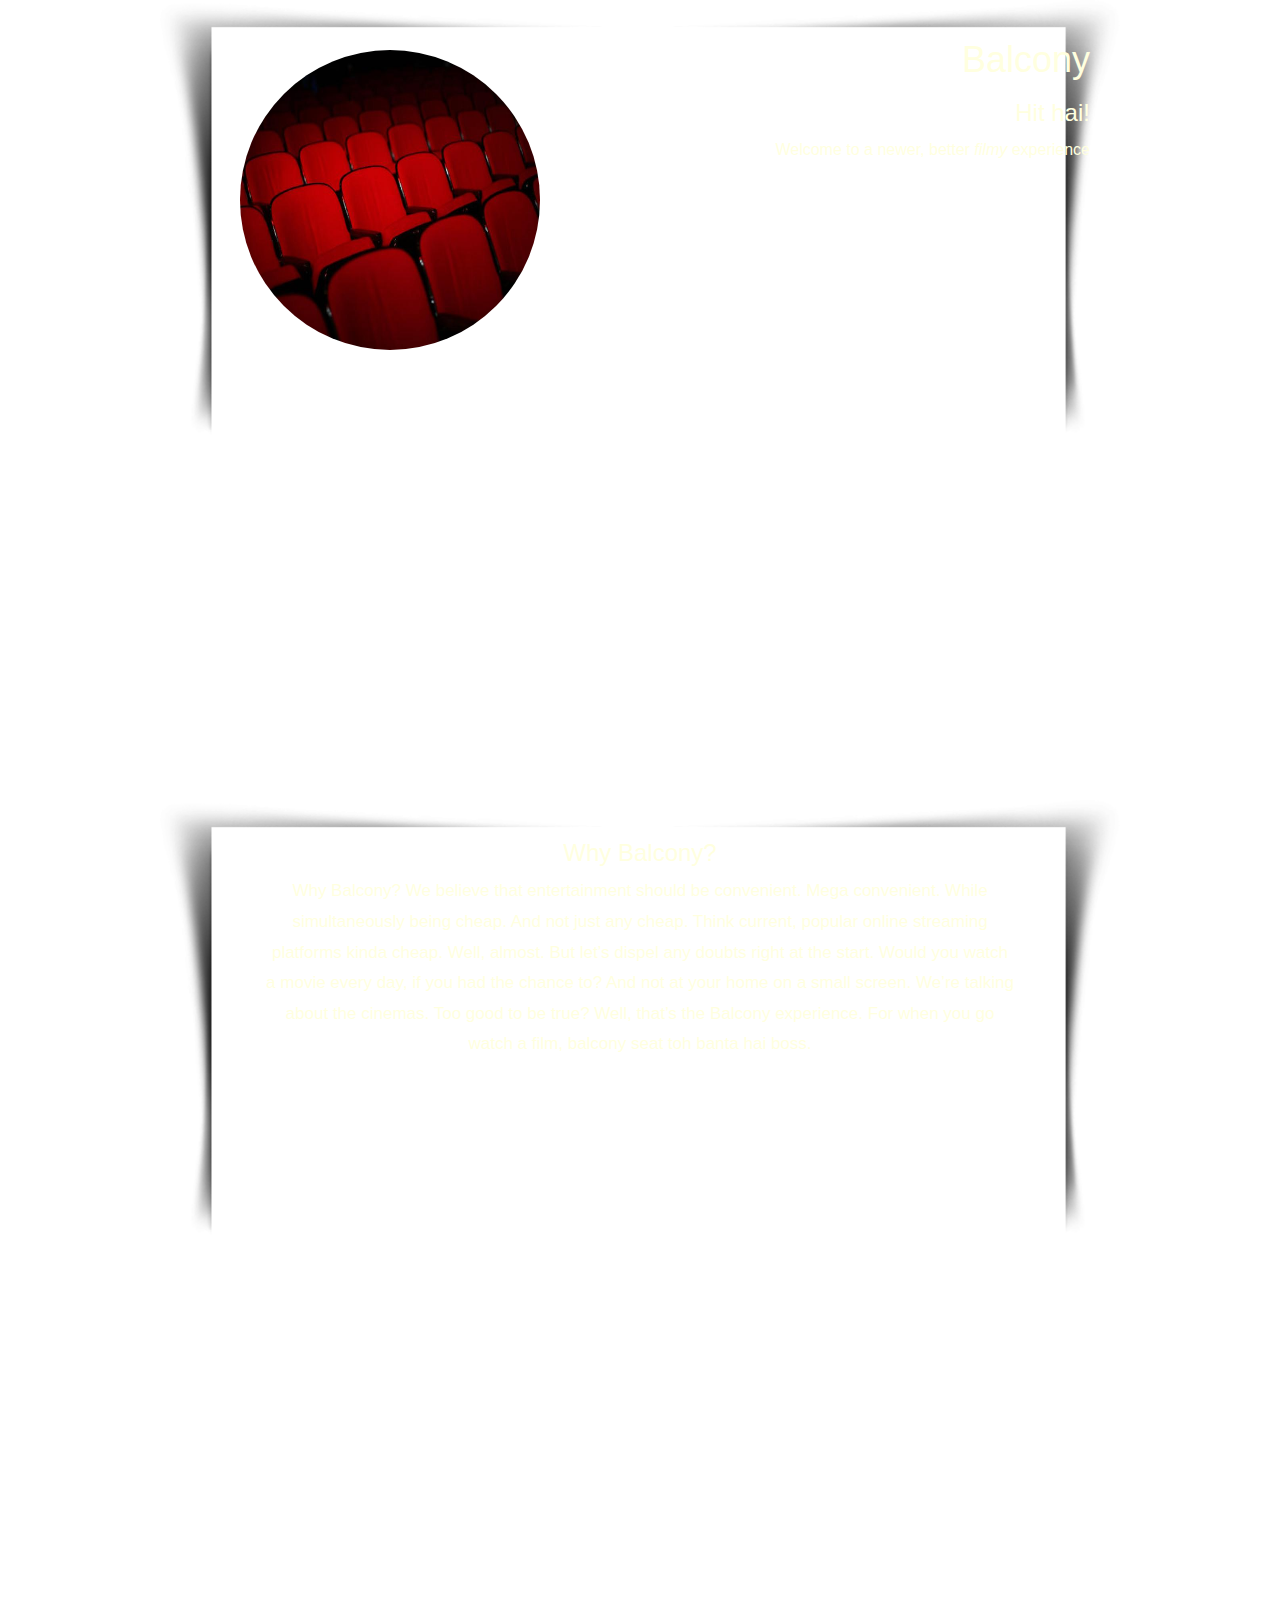
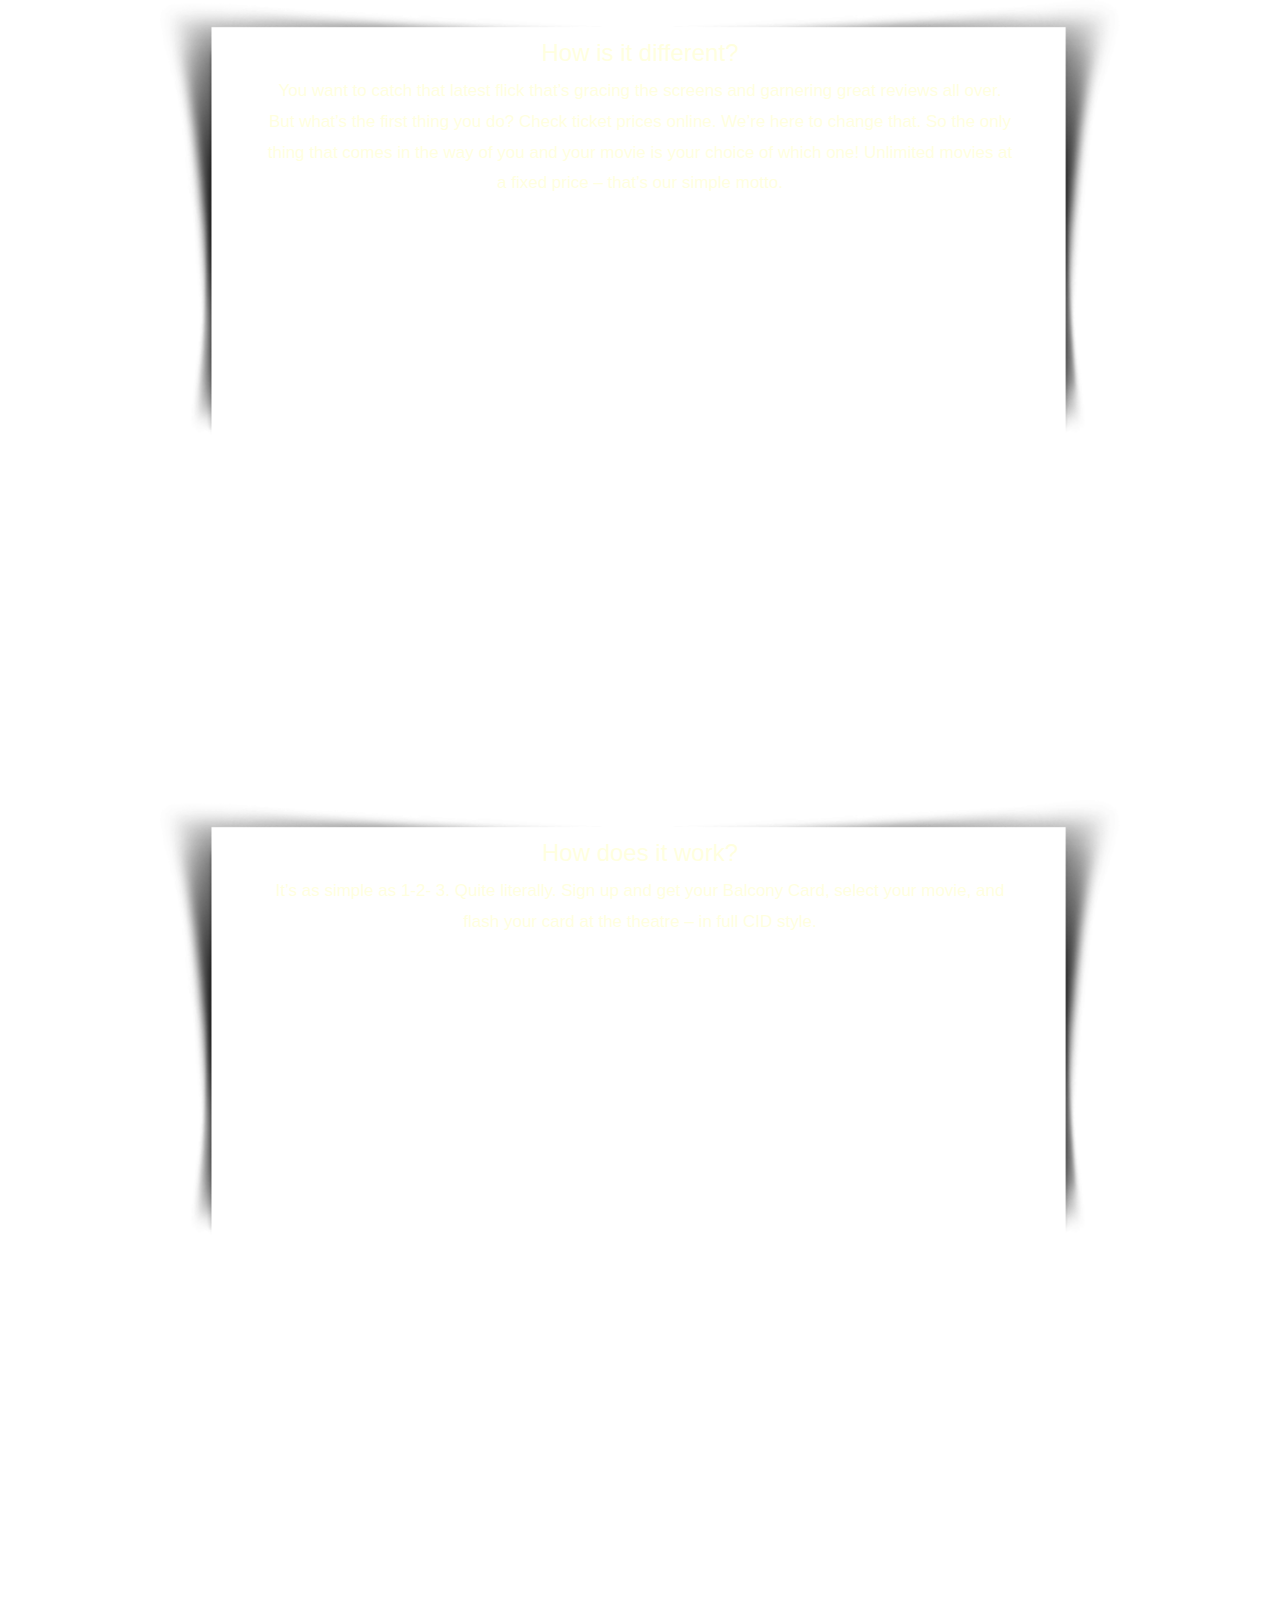
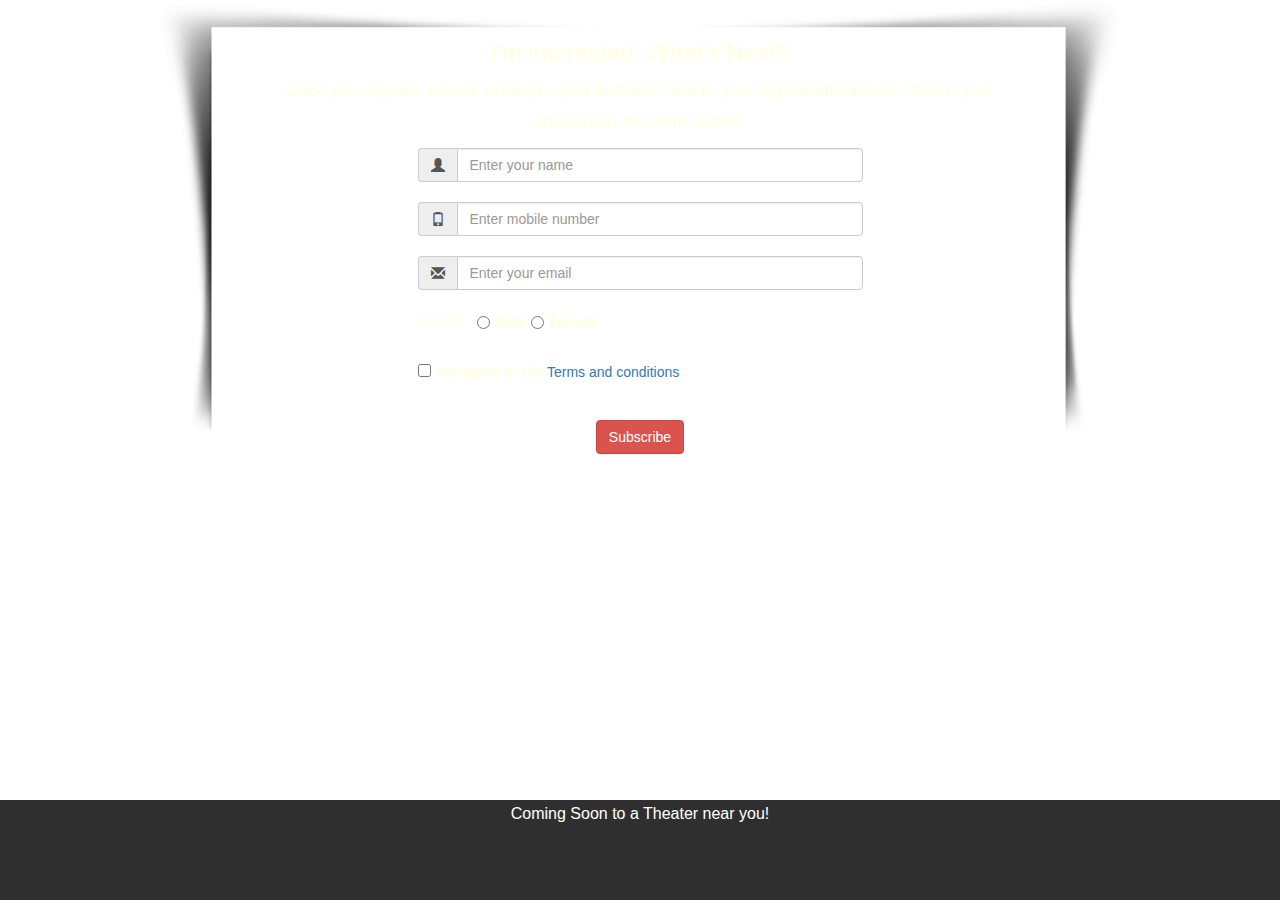
==== index.html @ f186337b "Add JS and CSS to a separate file." ====
<!DOCTYPE html>
<html>
    <head>
        <link rel="stylesheet" href="https://maxcdn.bootstrapcdn.com/bootstrap/3.3.7/css/bootstrap.min.css">
        <script src="https://ajax.googleapis.com/ajax/libs/jquery/3.2.1/jquery.min.js"></script>
        <script src="https://maxcdn.bootstrapcdn.com/bootstrap/3.3.7/js/bootstrap.min.js"></script>
        <link rel="stylesheet" href="./assets/style.css">
        <script src="./assets/actions.js"></script>
    </head>
    <body>
        <!-- Navbar Header -->
        <!--<nav class="navbar navbar-default">
            <div class="container">
                <div class="navbar-header">
                    <div class="navbar-brand">Balcony</div>
                </div>
                <div class="collapse navbar-collapse" id="balconyNavbar">
                    <ul class="nav navbar-nav navbar-right">
                        <li><a href="#intro_anchor">WHAT IS IT</a></li>
                        <li><a href="#subscribe_anchor">SUBSCRIBE</a></li>
                        <li><a href="#whyus_anchor">ABOUT US</a></li>
                    </ul>
                </div>
            </div>
        </nav>-->
        <!-- Introduction Container -->
        <div class="container-fluid pagesection introsection">
            <a name="intro_anchor"></a>
            <div class="col-sm-4">
                <img src="./assets/seats.jpg" class="intro-bg img-circle" width=300 height=300 />
            </div>
            <div class="col-sm-8 text-right">
                <h1 class="intro-header section-header">Balcony</h1>
                <h3>Hit hai!</h3>
                <p>Welcome to a newer, better <i>filmy</i> experience</p>
            </div>
        </div>
        <!-- Why Us Container -->
        <div class="container-fluid text-center pagesection whyussection">
            <a name="whyus_anchor"></a>
            <h3 class="whyus-header section-header">Why Balcony?</h3>
            <p class="whyus-content text-content">
                Why Balcony?
                We believe that entertainment should be convenient. Mega convenient. While simultaneously being cheap. And not just any cheap. Think current, popular online streaming platforms kinda cheap. Well, almost. But let’s dispel any doubts right at the start. Would you watch a movie every day, if you had the chance to? And not at your home on a small screen. We’re talking about the cinemas. Too good to be true? Well, that’s the Balcony experience. For when you go watch a film, balcony seat toh banta hai boss.
            </p>
        </div>
        <!-- How is it different Container -->
        <div class="container-fluid text-center pagesection howisitsection">
            <a name="howisit_anchor"></a>
            <h3 class="howisit-header section-header">How is it different?</h3>
            <p class="howisit-content text-content">
                You want to catch that latest flick that’s gracing the screens and garnering great reviews all over. But what’s the first thing you do? Check ticket prices online. We’re here to change that. So the only thing that comes in the way of you and your movie is your choice of which one! Unlimited movies at a fixed price – that’s our simple motto.
            </p>
        </div>
        <!-- How does it work Container -->
        <div class="container-fluid text-center pagesection howitworkssection">
            <a name="howitworks_anchor"></a>
            <h3 class="howitworks-header section-header">How does it work?</h3>
            <p class="howitworks-content text-content">
                It’s as simple as 1-2- 3. Quite literally. Sign up and get your Balcony Card, select your movie, and flash your card at the theatre – in full CID style.
            </p>
        </div>
        <!-- Subscribe Container -->
        <div class="container-fluid text-center pagesection subscribesection">
            <a name="subscribe_anchor"></a>
            <h3 class="sub-header section-header">I'm interested. What's Next?</h3>
            <p class="subscribe-content text-content">
                Once you register, we will send you your Balcony Card to your registered address. Watch your email inbox for more details.
            </p>
            <div class="form-group form-container">
                <div class="input-group">
                    <span class="input-group-addon"><i class="glyphicon glyphicon-user"></i></span>
                    <input id="txt-name" name="txt-name" type="text" class="form-control" placeholder="Enter your name" maxlength="50" />
                </div>
                <div class="input-group">
                    <span class="input-group-addon"><i class="glyphicon glyphicon-phone"></i></span>
                    <input id="txt-mobile" name="txt-mobile" type="text" class="form-control" placeholder="Enter mobile number" maxlength="10" />
                </div>
                <div class="input-group">
                    <span class="input-group-addon"><i class="glyphicon glyphicon-envelope"></i></span>
                    <input id="txt-email" name="txt-email" type="text" class="form-control" placeholder="Enter your email" maxlength="70" />
                </div>
                <div class="input-group">
                    <span>Gender: </span>
                    <input type="radio" id="rbtn-male" name="rbtn-gender" class="radio-inline rbtn-gender" value="M"/>
                    <label id="lbl-male" for="rbtn-male" class="lbl-gender">Male</label>
                    <input type="radio" id="rbtn-female" name="rbtn-gender" class="radio-inline rbtn-gender" value="F"/>
                    <label id="lbl-female" for="rbtn-female" class="lbl-gender">Female</label>
                </div>
                <div class="input-group">
                    <input type="checkbox" id="chk-tnc" class="chk-tnc" name="chk-tnc" />
                    <label id="lbl-tnc" for="chk-tnc">&nbsp;You agree to the&nbsp;</label>
                    <a data-toggle="modal" data-target="#tnc-modal">Terms and conditions</a>
                </div>
                <input type="button" id="btn-subscribe" class="btn btn-danger btn-subscribe" value="Subscribe" />
            </div>
        </div>
        <footer class="container-fluid text-center footer-bg">
            <p>Coming Soon to a Theater near you!</p>
        </footer>
        <!-- Modal -->
        <div class="modal fade" id="tnc-modal" role="dialog">
            <div class="modal-dialog modal-lg">
                <div class="modal-content">
                    <div class="modal-header">
                        <button type="button" class="close" data-dismiss="modal">&times;</button>
                        <h4 class="modal-title">Terms & Conditions</h4>
                    </div>
                    <div class="modal-body">
                        <p>Can't believe you actually came here!</p>
                    </div>
                    <div class="modal-footer">
                        <button type="button" class="btn btn-default" data-dismiss="modal">Close</button>
                    </div>
                </div>
            </div>
        </div>
    </body>
</html>
---- assets/style.css ----
body {
    line-height: 1.8;
    color: #FFFFDF;
}
p {
    font-size: 16px;
}
.container-fluid {
    padding-bottom: 70px;
}
.navbar {
    padding-top: 15px;
    padding-bottom: 15px;
    border: 0;
    border-radius: 0;
    margin-bottom: 0;
    font-size: 12px;
    letter-spacing: 5px;
}
.navbar-nav  li a:hover {
    color: #ff6347 !important;
}
.pagesection {
    max-width: 960px;
    min-height: 800px;
    padding-bottom: 0px;
    background-image: URL("./shadow.png");
    background-size: 960px;
    background-repeat: no-repeat;
}
.intro-bg {
    margin-top: 50px;
    margin-left: 50px;
}
.section-header {
    padding-top: 20px;
}
.text-content {
    margin: auto;
    width: 750px;
    font-size: 17px;
}
.form-container {
    margin: auto;
    max-width:50%
}
.input-group {
    padding: 10px;
}
.btn-subscribe {
    margin-top: 20px;
}
.rbtn-gender {
    margin: -1px 5px 0px 5px !important;;
}
.chk-tnc {
    margin: 1px 5px 0px 0px;
}
.footer-bg {
    background-color: #2f2f2f; /* Black Gray */
    color: #fff;
    max-height: 100px;
}
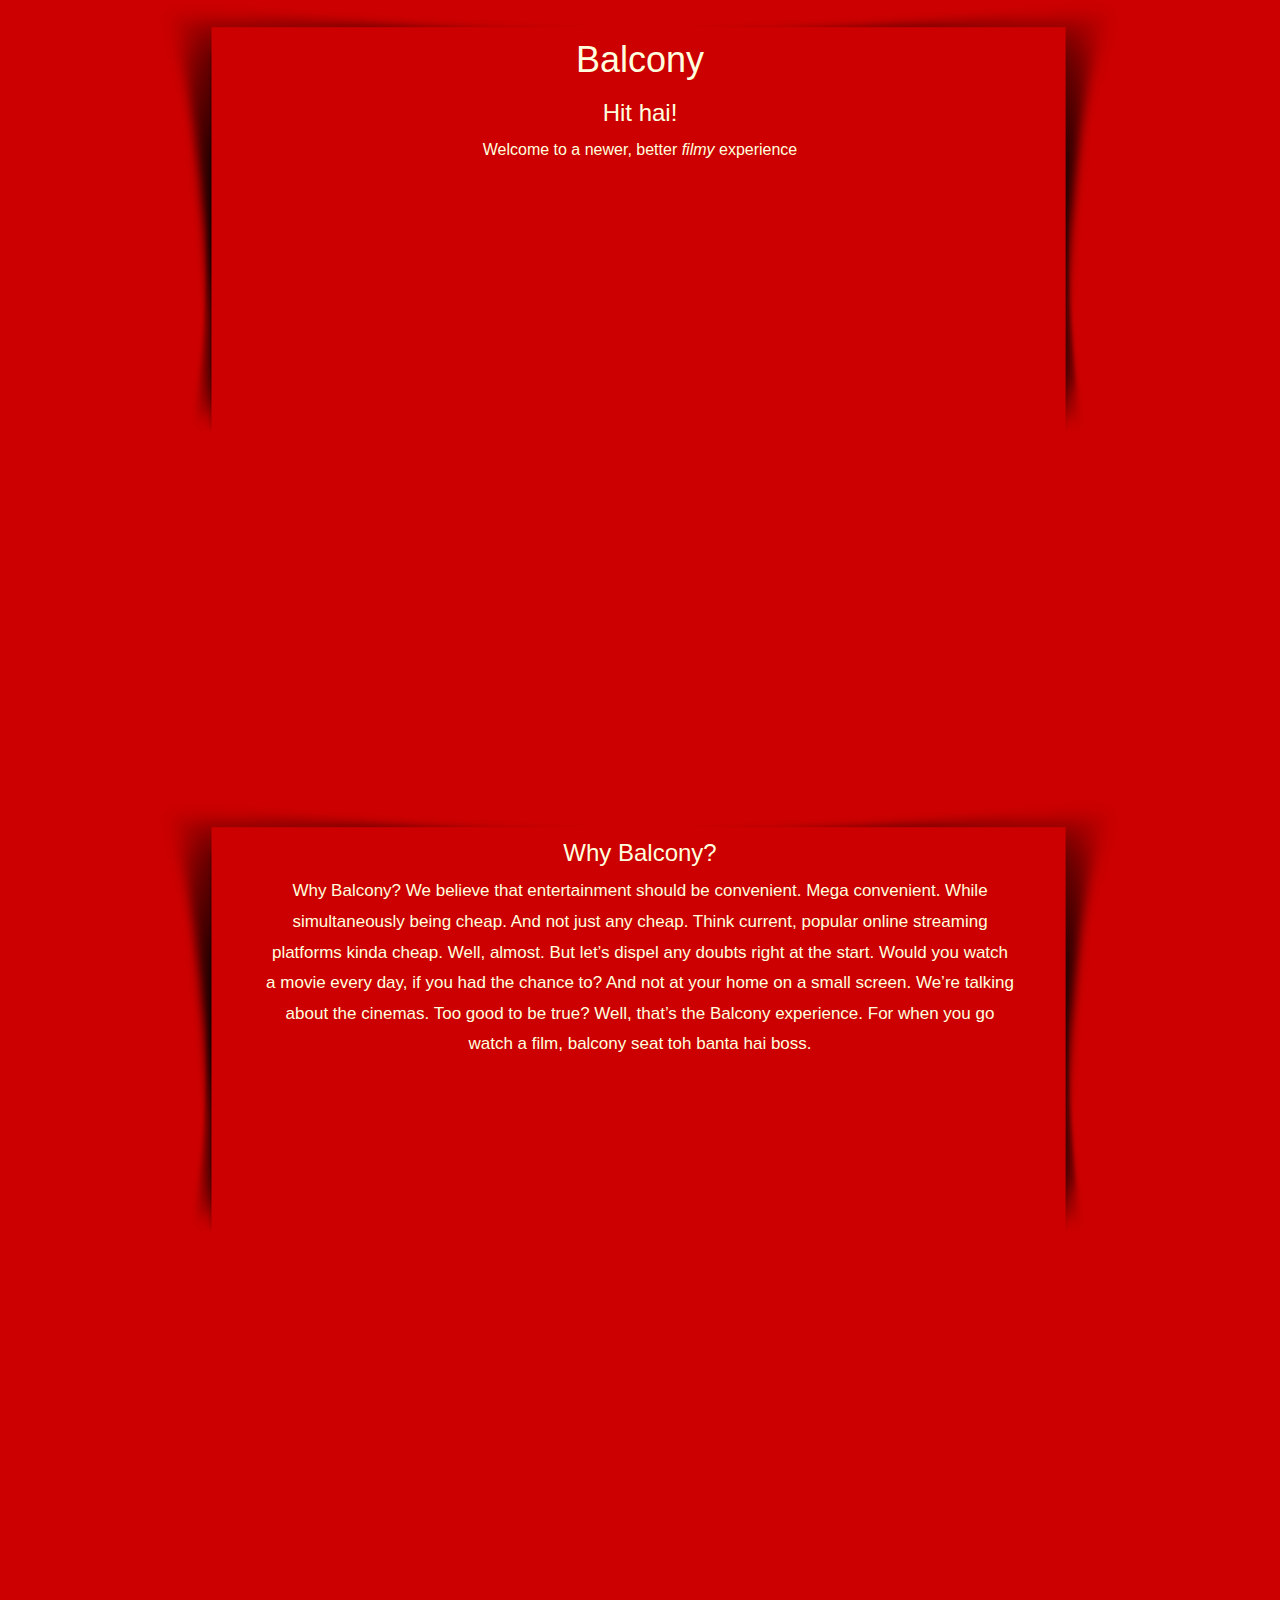
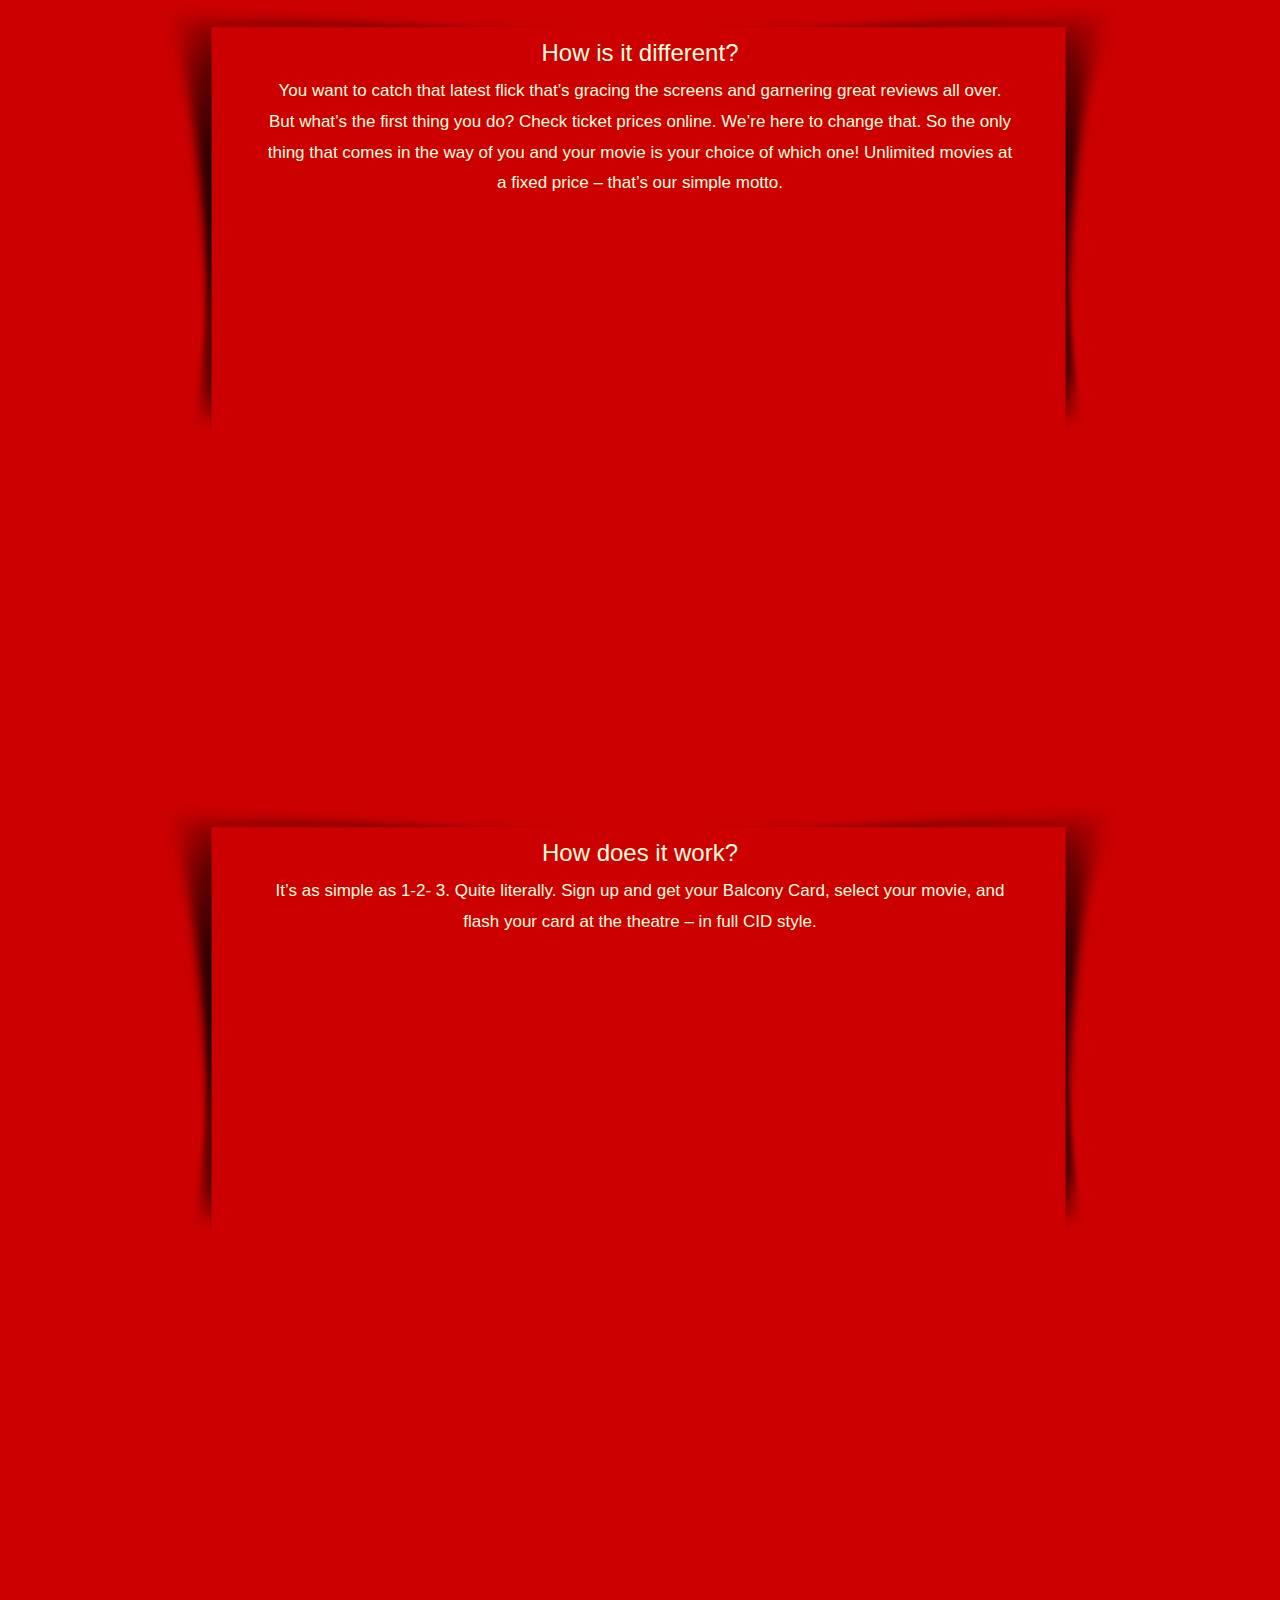
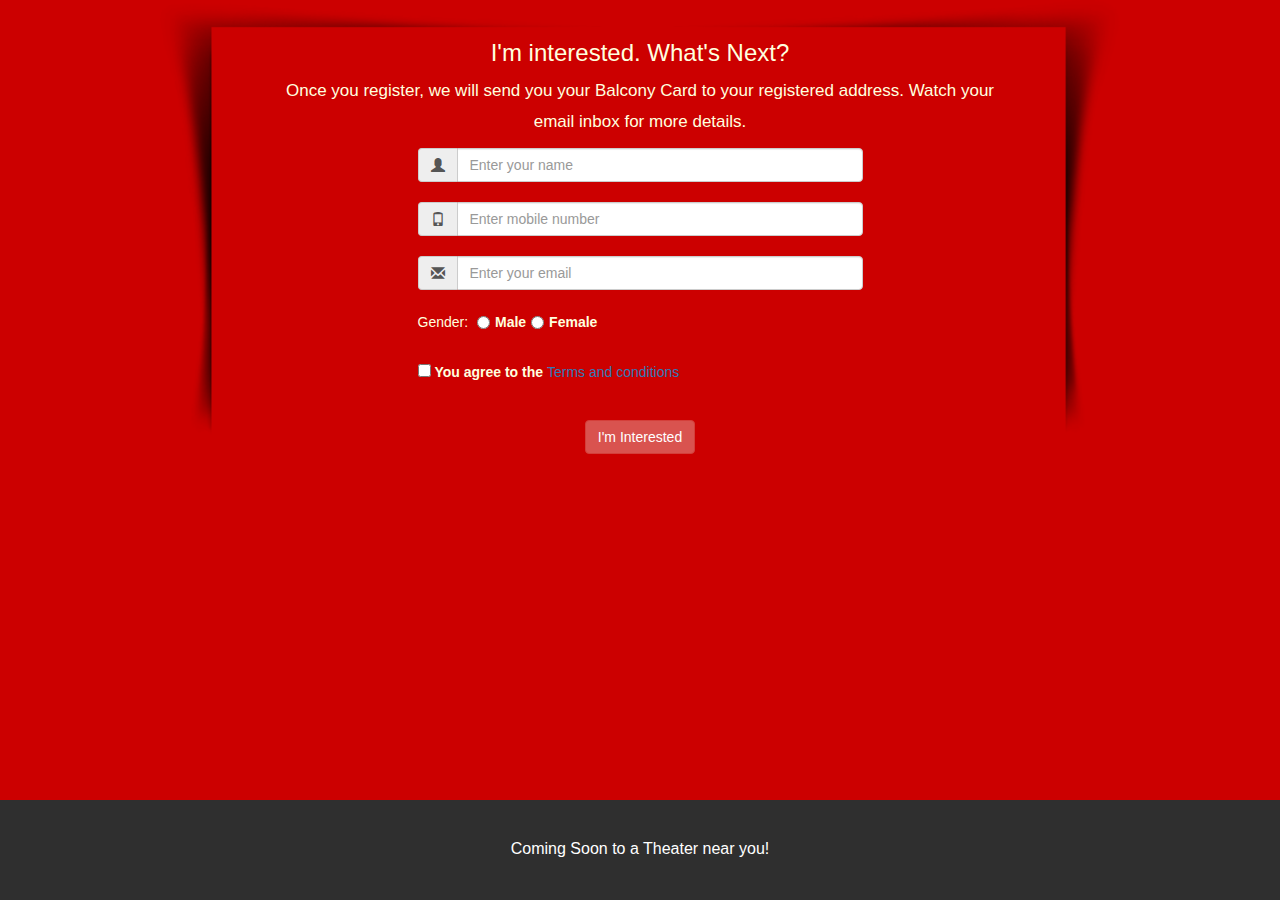
==== commit efa69502: "Add validator to form and scroll color" ====
--- a/index.html
+++ b/index.html
@@ -24,16 +24,11 @@
             </div>
         </nav>-->
         <!-- Introduction Container -->
-        <div class="container-fluid pagesection introsection">
+        <div class="container-fluid text-center pagesection introsection">
             <a name="intro_anchor"></a>
-            <div class="col-sm-4">
-                <img src="./assets/seats.jpg" class="intro-bg img-circle" width=300 height=300 />
-            </div>
-            <div class="col-sm-8 text-right">
-                <h1 class="intro-header section-header">Balcony</h1>
-                <h3>Hit hai!</h3>
-                <p>Welcome to a newer, better <i>filmy</i> experience</p>
-            </div>
+            <h1 class="intro-header section-header">Balcony</h1>
+            <h3>Hit hai!</h3>
+            <p>Welcome to a newer, better <i>filmy</i> experience</p>
         </div>
         <!-- Why Us Container -->
         <div class="container-fluid text-center pagesection whyussection">
@@ -68,17 +63,17 @@
                 Once you register, we will send you your Balcony Card to your registered address. Watch your email inbox for more details.
             </p>
             <div class="form-group form-container">
-                <div class="input-group">
+                <div id="ig-name" class="input-group">
                     <span class="input-group-addon"><i class="glyphicon glyphicon-user"></i></span>
                     <input id="txt-name" name="txt-name" type="text" class="form-control" placeholder="Enter your name" maxlength="50" />
                 </div>
-                <div class="input-group">
+                <div id="ig-mobile" class="input-group">
                     <span class="input-group-addon"><i class="glyphicon glyphicon-phone"></i></span>
                     <input id="txt-mobile" name="txt-mobile" type="text" class="form-control" placeholder="Enter mobile number" maxlength="10" />
                 </div>
-                <div class="input-group">
+                <div id="ig-email" class="input-group">
                     <span class="input-group-addon"><i class="glyphicon glyphicon-envelope"></i></span>
-                    <input id="txt-email" name="txt-email" type="text" class="form-control" placeholder="Enter your email" maxlength="70" />
+                    <input id="txt-email" name="txt-email" type="email" class="form-control" placeholder="Enter your email" maxlength="70" />
                 </div>
                 <div class="input-group">
                     <span>Gender: </span>
@@ -86,13 +81,15 @@
                     <label id="lbl-male" for="rbtn-male" class="lbl-gender">Male</label>
                     <input type="radio" id="rbtn-female" name="rbtn-gender" class="radio-inline rbtn-gender" value="F"/>
                     <label id="lbl-female" for="rbtn-female" class="lbl-gender">Female</label>
+                    <span id="err-gender" class="err-mark">*</span>
                 </div>
                 <div class="input-group">
                     <input type="checkbox" id="chk-tnc" class="chk-tnc" name="chk-tnc" />
                     <label id="lbl-tnc" for="chk-tnc">&nbsp;You agree to the&nbsp;</label>
                     <a data-toggle="modal" data-target="#tnc-modal">Terms and conditions</a>
+                    <span id="err-tnc" class="err-mark">*</span>
                 </div>
-                <input type="button" id="btn-subscribe" class="btn btn-danger btn-subscribe" value="Subscribe" />
+                <input type="button" id="btn-subscribe" class="btn btn-danger btn-subscribe" onclick="validateInputs()" value="I'm Interested" />
             </div>
         </div>
         <footer class="container-fluid text-center footer-bg">
--- a/assets/style.css
+++ b/assets/style.css
@@ -1,6 +1,7 @@
 body {
     line-height: 1.8;
     color: #FFFFDF;
+	background-color: rgb(204,0,0);
 }
 p {
     font-size: 16px;
@@ -56,8 +57,17 @@
 .chk-tnc {
     margin: 1px 5px 0px 0px;
 }
+.err-mark {
+    display: none;
+    color: #FF0000;
+    font-weight: bold;
+}
 .footer-bg {
     background-color: #2f2f2f; /* Black Gray */
     color: #fff;
     max-height: 100px;
 }
+
+.footer-bg p {
+    margin-top: 35px;
+}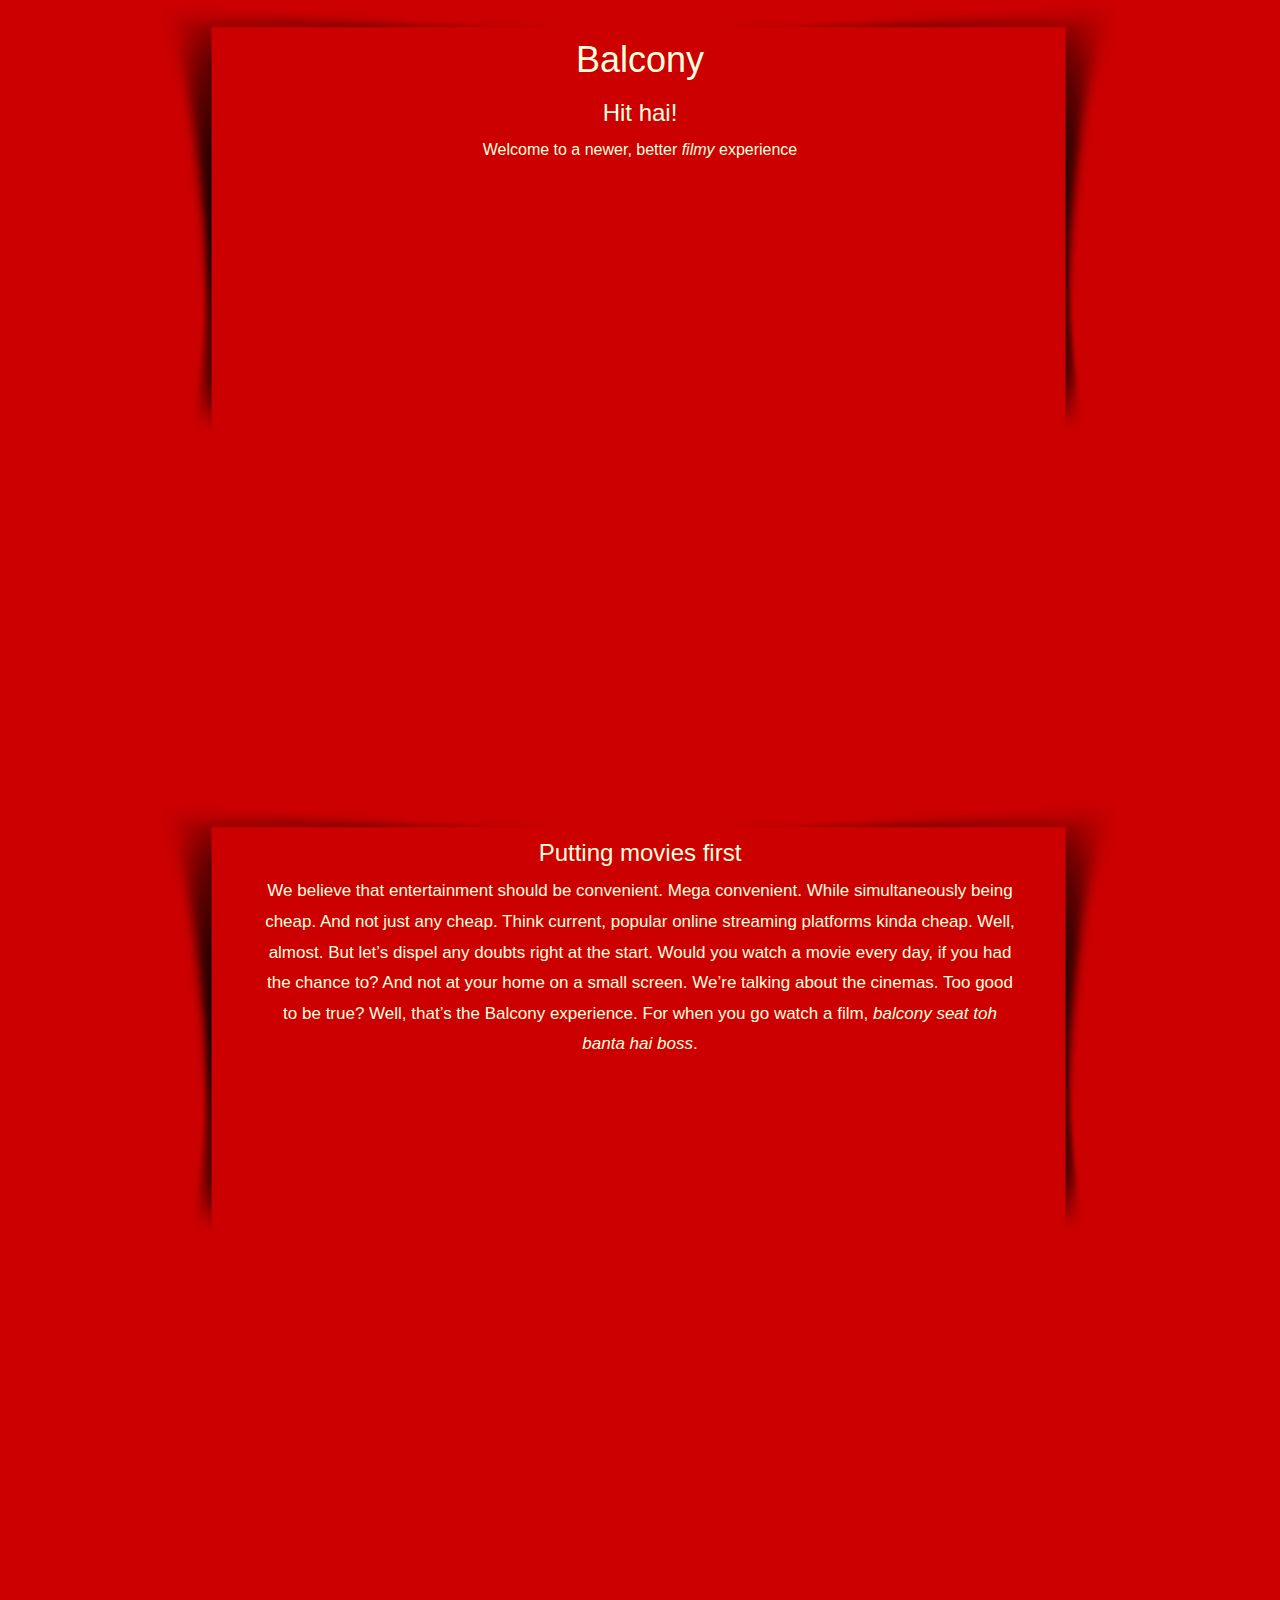
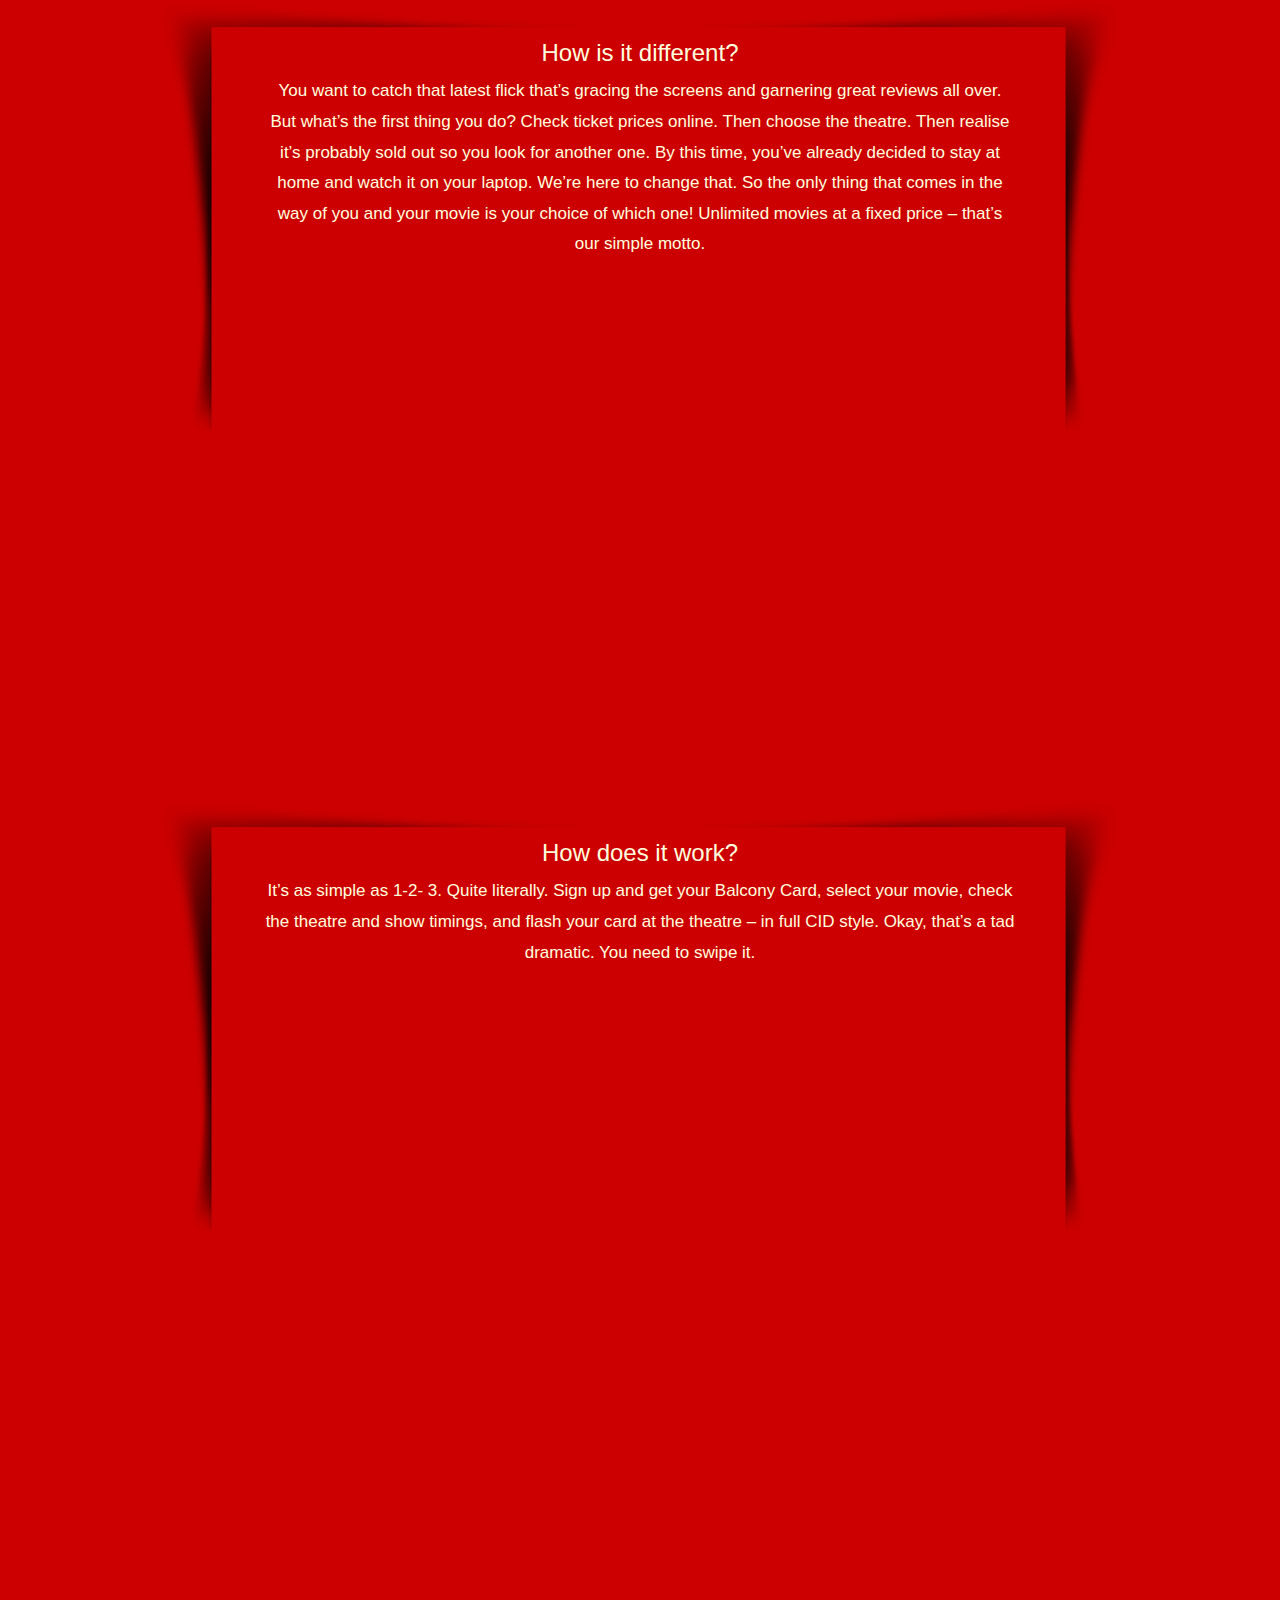
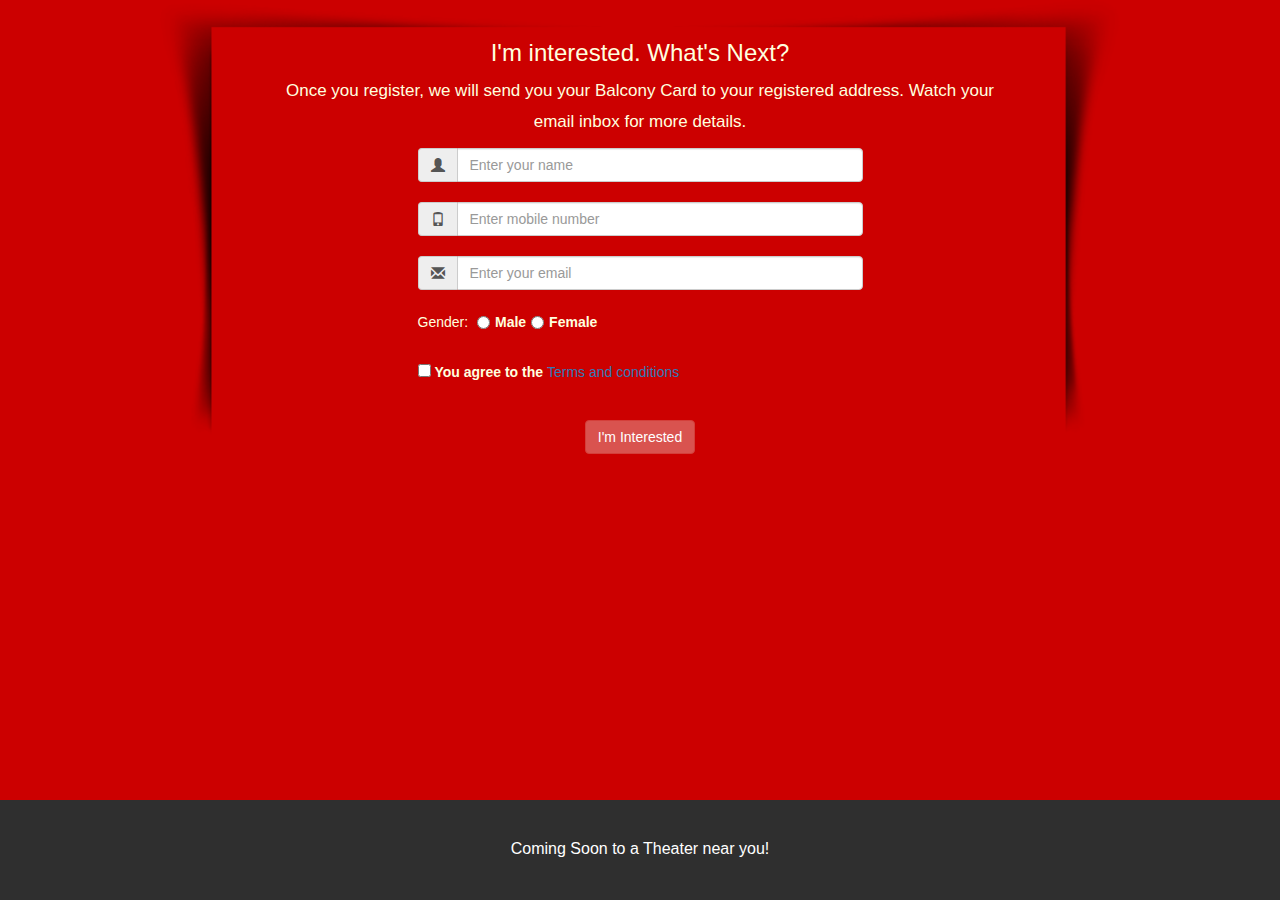
==== commit 448e0439: "Modify content for pages." ====
--- a/index.html
+++ b/index.html
@@ -1,6 +1,7 @@
 <!DOCTYPE html>
 <html>
     <head>
+        <title>Balcony</title>
         <link rel="stylesheet" href="https://maxcdn.bootstrapcdn.com/bootstrap/3.3.7/css/bootstrap.min.css">
         <script src="https://ajax.googleapis.com/ajax/libs/jquery/3.2.1/jquery.min.js"></script>
         <script src="https://maxcdn.bootstrapcdn.com/bootstrap/3.3.7/js/bootstrap.min.js"></script>
@@ -33,10 +34,9 @@
         <!-- Why Us Container -->
         <div class="container-fluid text-center pagesection whyussection">
             <a name="whyus_anchor"></a>
-            <h3 class="whyus-header section-header">Why Balcony?</h3>
+            <h3 class="whyus-header section-header">Putting movies first</h3>
             <p class="whyus-content text-content">
-                Why Balcony?
-                We believe that entertainment should be convenient. Mega convenient. While simultaneously being cheap. And not just any cheap. Think current, popular online streaming platforms kinda cheap. Well, almost. But let’s dispel any doubts right at the start. Would you watch a movie every day, if you had the chance to? And not at your home on a small screen. We’re talking about the cinemas. Too good to be true? Well, that’s the Balcony experience. For when you go watch a film, balcony seat toh banta hai boss.
+                We believe that entertainment should be convenient. Mega convenient. While simultaneously being cheap. And not just any cheap. Think current, popular online streaming platforms kinda cheap. Well, almost. But let’s dispel any doubts right at the start. Would you watch a movie every day, if you had the chance to? And not at your home on a small screen. We’re talking about the cinemas. Too good to be true? Well, that’s the Balcony experience. For when you go watch a film, <i>balcony seat toh banta hai boss</i>.
             </p>
         </div>
         <!-- How is it different Container -->
@@ -44,7 +44,7 @@
             <a name="howisit_anchor"></a>
             <h3 class="howisit-header section-header">How is it different?</h3>
             <p class="howisit-content text-content">
-                You want to catch that latest flick that’s gracing the screens and garnering great reviews all over. But what’s the first thing you do? Check ticket prices online. We’re here to change that. So the only thing that comes in the way of you and your movie is your choice of which one! Unlimited movies at a fixed price – that’s our simple motto.
+                You want to catch that latest flick that’s gracing the screens and garnering great reviews all over. But what’s the first thing you do? Check ticket prices online. Then choose the theatre. Then realise it’s probably sold out so you look for another one. By this time, you’ve already decided to stay at home and watch it on your laptop. We’re here to change that. So the only thing that comes in the way of you and your movie is your choice of which one! Unlimited movies at a fixed price – that’s our simple motto.
             </p>
         </div>
         <!-- How does it work Container -->
@@ -52,7 +52,7 @@
             <a name="howitworks_anchor"></a>
             <h3 class="howitworks-header section-header">How does it work?</h3>
             <p class="howitworks-content text-content">
-                It’s as simple as 1-2- 3. Quite literally. Sign up and get your Balcony Card, select your movie, and flash your card at the theatre – in full CID style.
+                It’s as simple as 1-2- 3. Quite literally. Sign up and get your Balcony Card, select your movie, check the theatre and show timings, and flash your card at the theatre – in full CID style. Okay, that’s a tad dramatic. You need to swipe it.
             </p>
         </div>
         <!-- Subscribe Container -->
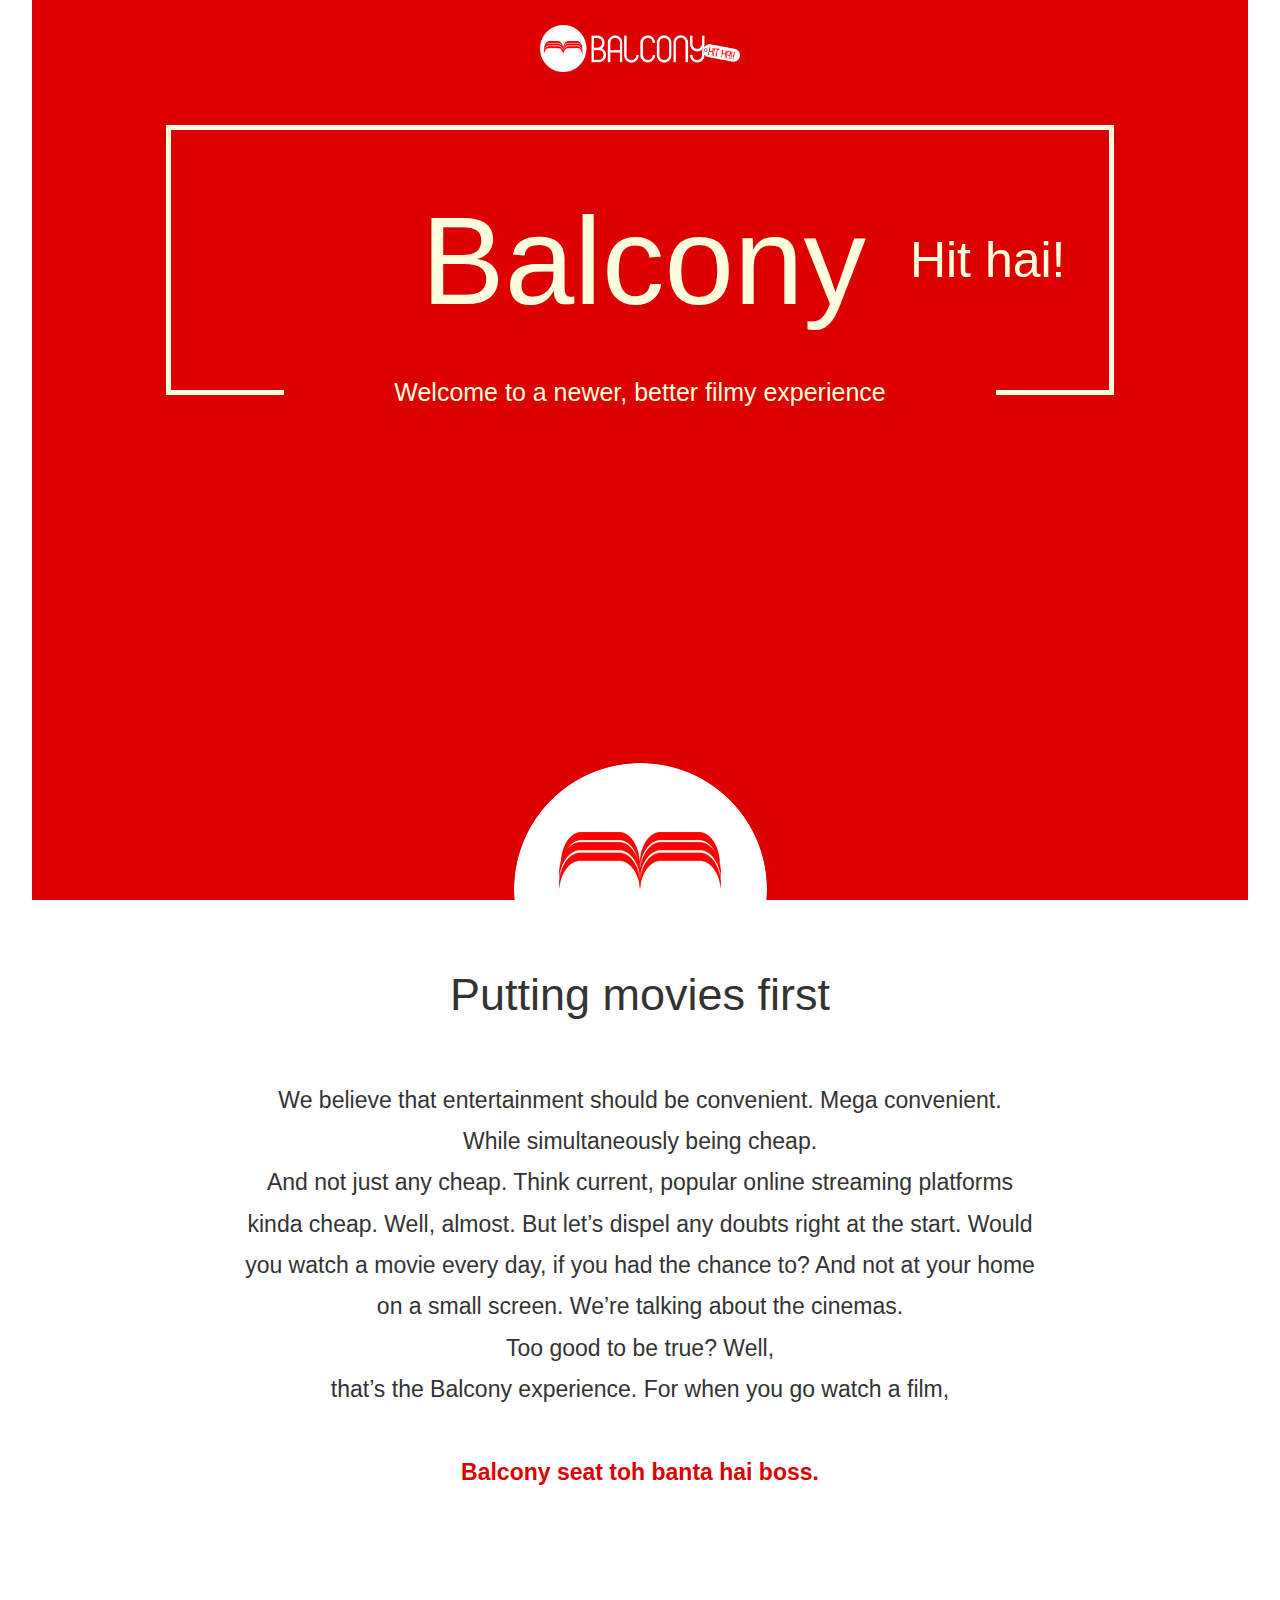
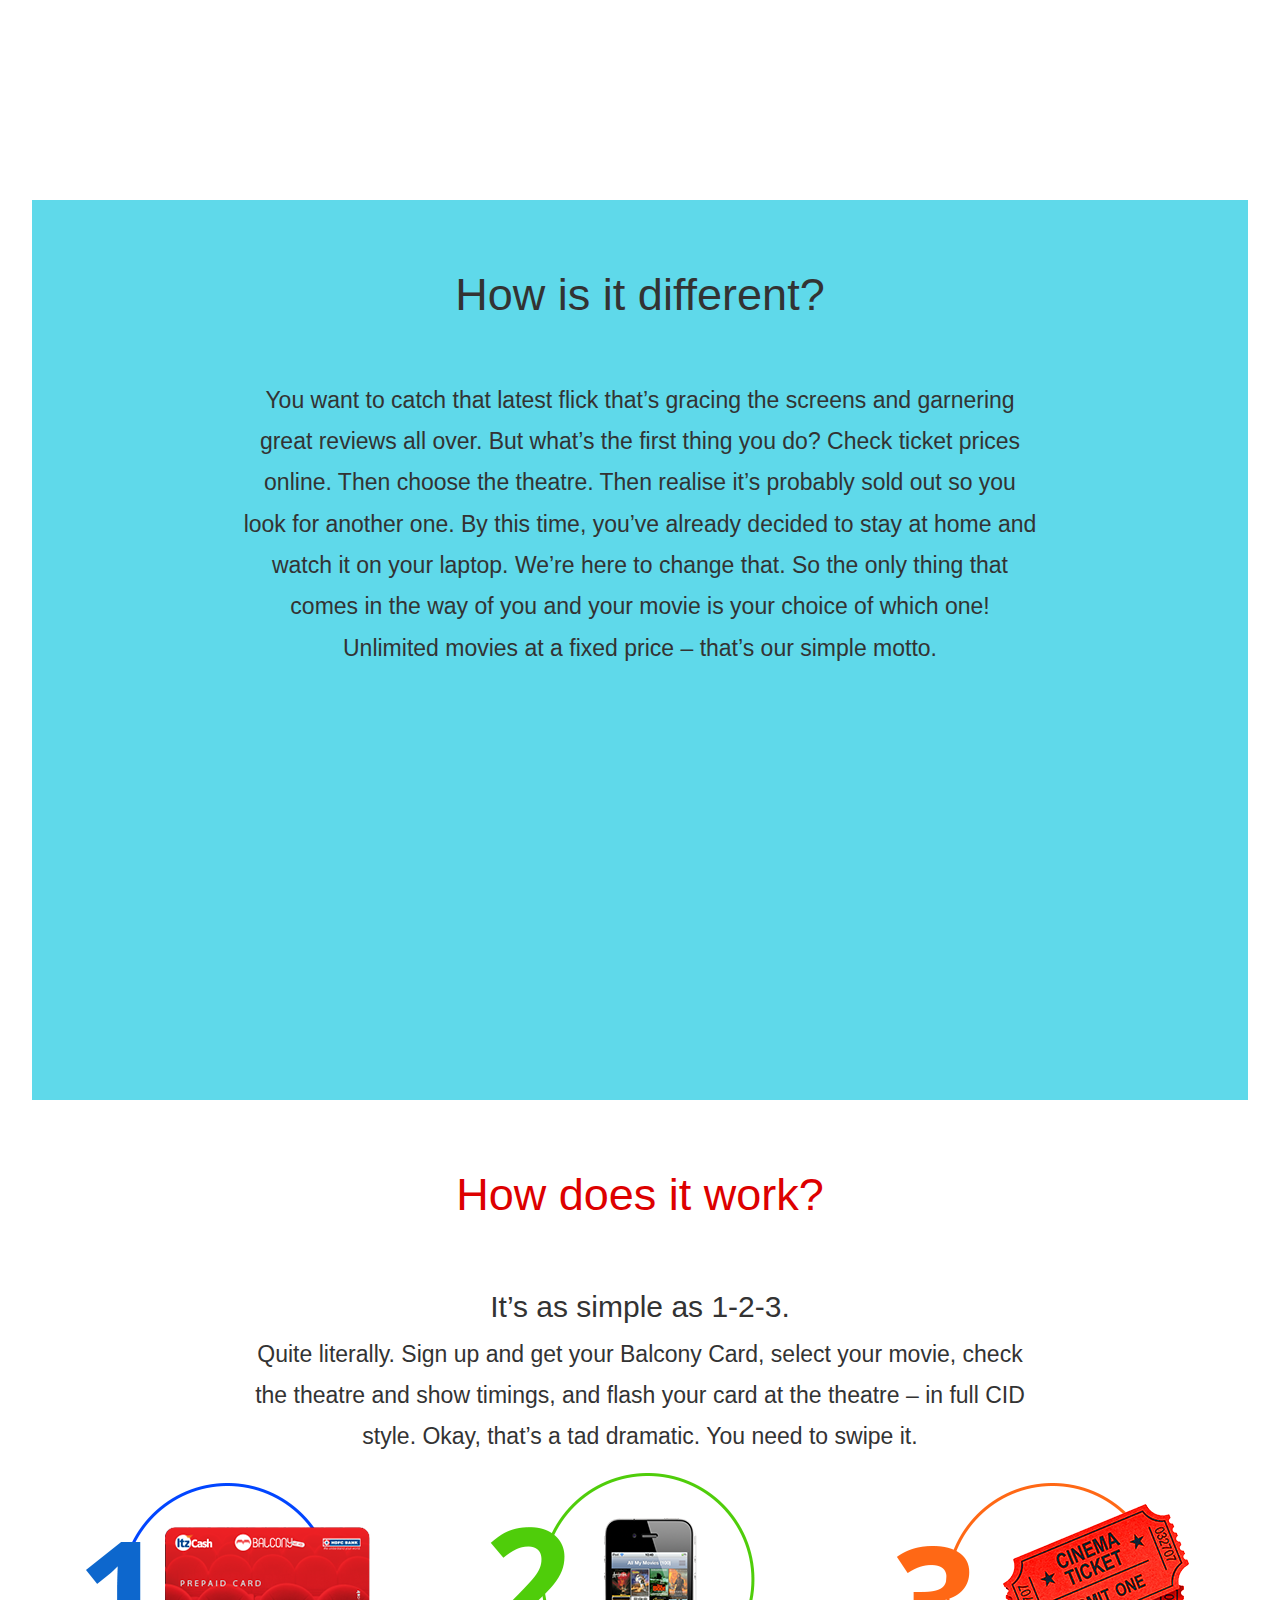
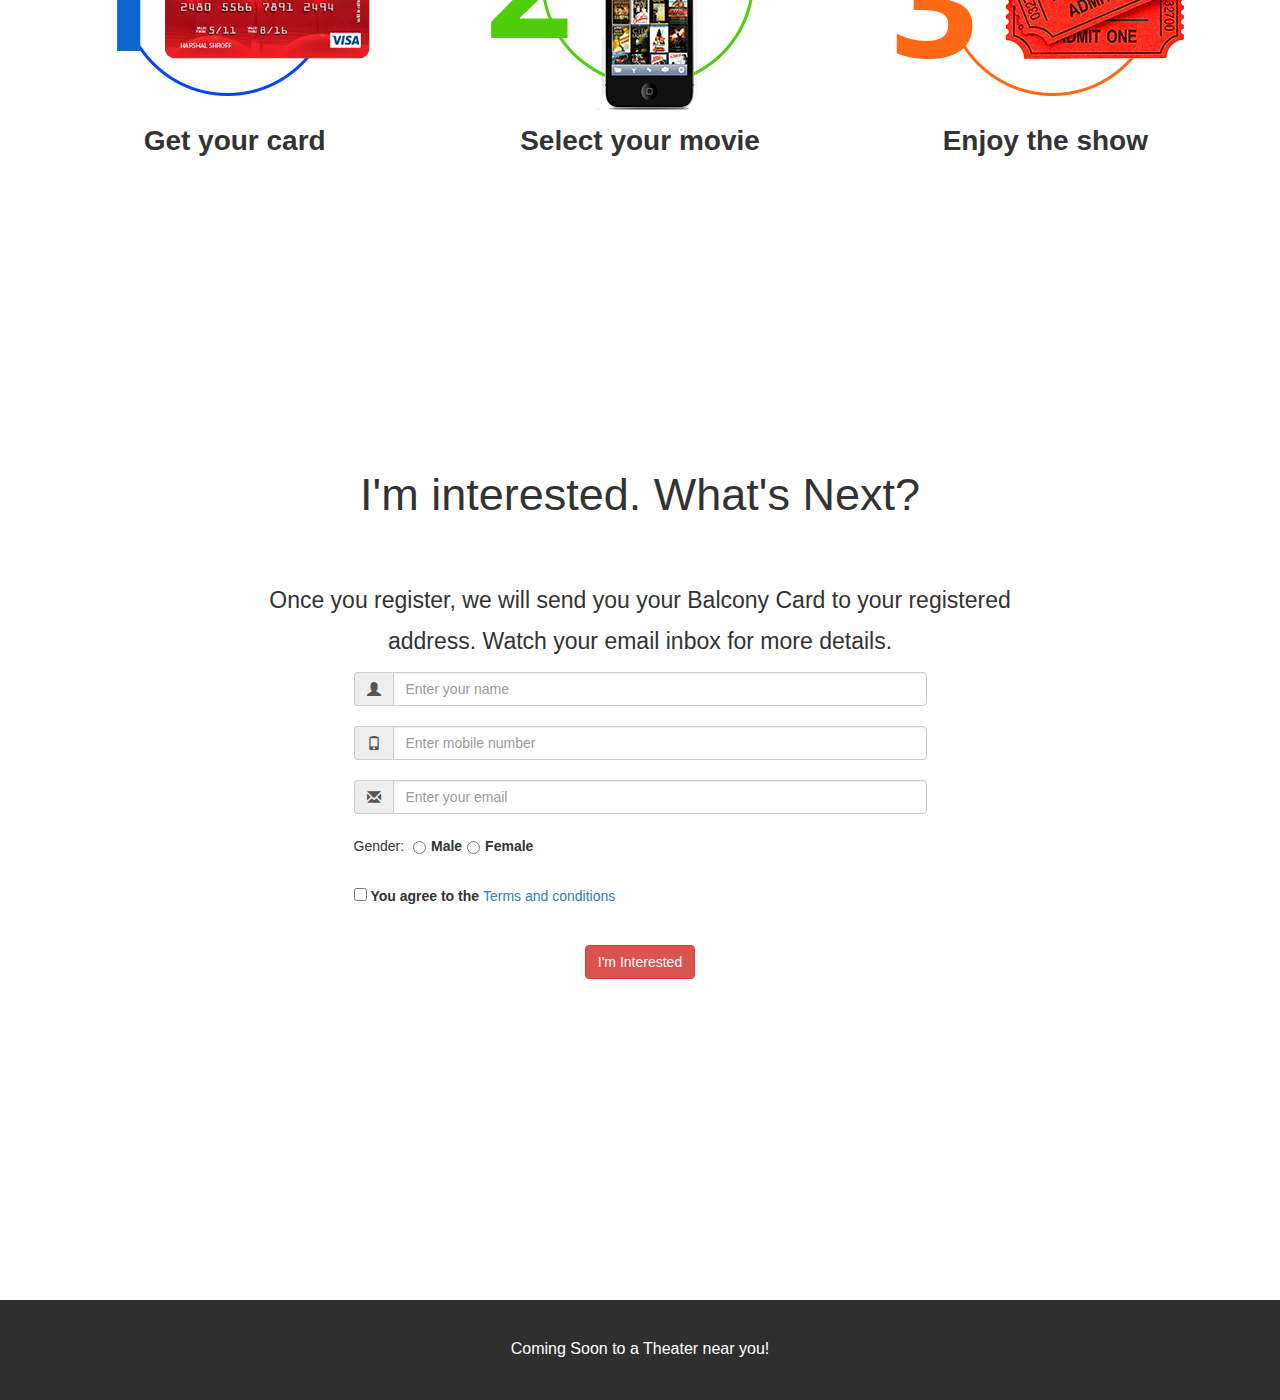
==== commit a5ba043f: "Modify index to add sections and design according to specs." ====
--- a/index.html
+++ b/index.html
@@ -26,17 +26,25 @@
         </nav>-->
         <!-- Introduction Container -->
         <div class="container-fluid text-center pagesection introsection">
-            <a name="intro_anchor"></a>
-            <h1 class="intro-header section-header">Balcony</h1>
-            <h3>Hit hai!</h3>
-            <p>Welcome to a newer, better <i>filmy</i> experience</p>
+            <a class="intro-anchor" name="intro_anchor"></a>
+            <div class="intro-toplogo"></div>
+            <div class="intro-container">
+                <span class="intro-header">Balcony</span>
+                <span class="intro-tag">Hit hai!</span>
+            </div>
+            <div class="intro-slogan">Welcome to a newer, better filmy experience</div>
+            <div class="intro-bottomlogo"></div>
         </div>
         <!-- Why Us Container -->
         <div class="container-fluid text-center pagesection whyussection">
             <a name="whyus_anchor"></a>
             <h3 class="whyus-header section-header">Putting movies first</h3>
             <p class="whyus-content text-content">
-                We believe that entertainment should be convenient. Mega convenient. While simultaneously being cheap. And not just any cheap. Think current, popular online streaming platforms kinda cheap. Well, almost. But let’s dispel any doubts right at the start. Would you watch a movie every day, if you had the chance to? And not at your home on a small screen. We’re talking about the cinemas. Too good to be true? Well, that’s the Balcony experience. For when you go watch a film, <i>balcony seat toh banta hai boss</i>.
+                We believe that entertainment should be convenient. Mega convenient.<br />
+                While simultaneously being cheap.<br />
+                And not just any cheap. Think current, popular online streaming platforms kinda cheap. Well, almost. But let’s dispel any doubts right at the start. Would you watch a movie every day, if you had the chance to? And not at your home on a small screen. We’re talking about the cinemas. <br />
+                Too good to be true? Well, <br />that’s the Balcony experience. For when you go watch a film,<br /><br />
+                <span class="whyus-slogan">Balcony seat toh banta hai boss.</span>
             </p>
         </div>
         <!-- How is it different Container -->
@@ -52,8 +60,23 @@
             <a name="howitworks_anchor"></a>
             <h3 class="howitworks-header section-header">How does it work?</h3>
             <p class="howitworks-content text-content">
-                It’s as simple as 1-2- 3. Quite literally. Sign up and get your Balcony Card, select your movie, check the theatre and show timings, and flash your card at the theatre – in full CID style. Okay, that’s a tad dramatic. You need to swipe it.
+                <span class="howitworks-subheader">It’s as simple as 1-2-3.</span> <br />
+                Quite literally. Sign up and get your Balcony Card, select your movie, check the theatre and show timings, and flash your card at the theatre – in full CID style. Okay, that’s a tad dramatic. You need to swipe it.
             </p>
+            <div class="row text-center">
+                <div class="col-sm-4">
+                    <img src="./assets/step1.png" alt="Get Balcony card" width="365" height="258" />
+                    <p class="step-header">Get your card</p>
+                </div>
+                <div class="col-sm-4">
+                    <img src="./assets/step2.png" alt="Select Movie and Theater" width="365" height="258" />
+                    <p class="step-header">Select your movie</p>
+                </div>
+                <div class="col-sm-4">
+                    <img src="./assets/step3.png" alt="Swipe to get ticket" width="365" height="258" />
+                    <p class="step-header">Enjoy the show</p>
+                </div>
+            </div>
         </div>
         <!-- Subscribe Container -->
         <div class="container-fluid text-center pagesection subscribesection">
@@ -86,7 +109,7 @@
                 <div class="input-group">
                     <input type="checkbox" id="chk-tnc" class="chk-tnc" name="chk-tnc" />
                     <label id="lbl-tnc" for="chk-tnc">&nbsp;You agree to the&nbsp;</label>
-                    <a data-toggle="modal" data-target="#tnc-modal">Terms and conditions</a>
+                    <a data-toggle="modal" data-target="#tnc-modal" style="cursor: pointer;">Terms and conditions</a>
                     <span id="err-tnc" class="err-mark">*</span>
                 </div>
                 <input type="button" id="btn-subscribe" class="btn btn-danger btn-subscribe" onclick="validateInputs()" value="I'm Interested" />
@@ -96,7 +119,7 @@
             <p>Coming Soon to a Theater near you!</p>
         </footer>
         <!-- Modal -->
-        <div class="modal fade" id="tnc-modal" role="dialog">
+        <div class="modal fade modal-text" id="tnc-modal" role="dialog">
             <div class="modal-dialog modal-lg">
                 <div class="modal-content">
                     <div class="modal-header">
--- a/assets/style.css
+++ b/assets/style.css
@@ -1,11 +1,10 @@
 body {
     line-height: 1.8;
-    color: #FFFFDF;
-	background-color: rgb(204,0,0);
 }
 p {
     font-size: 16px;
 }
+
 .container-fluid {
     padding-bottom: 70px;
 }
@@ -22,25 +21,100 @@
     color: #ff6347 !important;
 }
 .pagesection {
-    max-width: 960px;
-    min-height: 800px;
+    width: 95vw;
+    height: 100vh;
     padding-bottom: 0px;
-    background-image: URL("./shadow.png");
-    background-size: 960px;
-    background-repeat: no-repeat;
 }
-.intro-bg {
-    margin-top: 50px;
-    margin-left: 50px;
+
+.section-header {
+    padding: 50px 0px;
+    font-size: 45px;
 }
-.section-header {
-    padding-top: 20px;
-}
+
 .text-content {
     margin: auto;
-    width: 750px;
-    font-size: 17px;
+    width: 800px;
+    font-size: 23px;
 }
+/* Intro Section */
+.introsection {
+    color: #FFFFDF;
+    background-color: #DD0000;
+    position: relative;
+}
+.intro-anchor {
+    padding: 50px;
+}
+.intro-toplogo {
+    background-image: URL("./logo_balcony.png");
+    background-size: 100%;
+    background-repeat: no-repeat;
+    width: 200px;
+    height: 46px;
+    margin: auto;
+    padding-bottom: 100px;
+}
+.intro-container {
+    margin: auto;
+    border: 5px solid #FFFFDF;
+    width: 80%;
+    height: 30%;
+    display: table;
+}
+.intro-header {
+    font-size: 125px;
+    text-align: right;
+    display: table-cell;
+    vertical-align: middle;
+}
+.intro-tag {
+    font-size: 50px;
+    display: table-cell;
+    vertical-align: middle;
+}
+.intro-slogan {
+    margin: auto;
+    font-size: 25px;
+    width: 60%;
+    background-color: #DD0000;
+    margin-top: -25px;
+}
+.intro-bottomlogo {
+    margin: auto;
+    background-image: URL("./logo_half_circle.png");
+    width: 253px;
+    height: 137px;
+    position: absolute;
+    bottom: 0px;
+    left: 50%;
+    margin-left: -126px;
+}
+
+
+/* Why us Section */
+.whyus-slogan {
+    color: #DD0000;
+    font-weight: bold;
+}
+
+/* How is it Section */
+.howisitsection {
+    background-color: #5FD9EA;
+}
+
+/* How does it work Section */
+.howitworks-header {
+    color: #DD0000;
+}
+.howitworks-subheader {
+    font-size: 30px;
+}
+.step-header {
+    font-size: 28px;
+    font-weight: bold;
+}
+
+/* Form Section */
 .form-container {
     margin: auto;
     max-width:50%
@@ -59,15 +133,19 @@
 }
 .err-mark {
     display: none;
-    color: #FF0000;
+    color: #DD0000;
     font-weight: bold;
 }
 .footer-bg {
-    background-color: #2f2f2f; /* Black Gray */
+    background-color: #2F2F2F; /* Black Gray */
     color: #fff;
     max-height: 100px;
 }
 
 .footer-bg p {
     margin-top: 35px;
-}+}
+
+.modal-text {
+    color: #000000;
+}
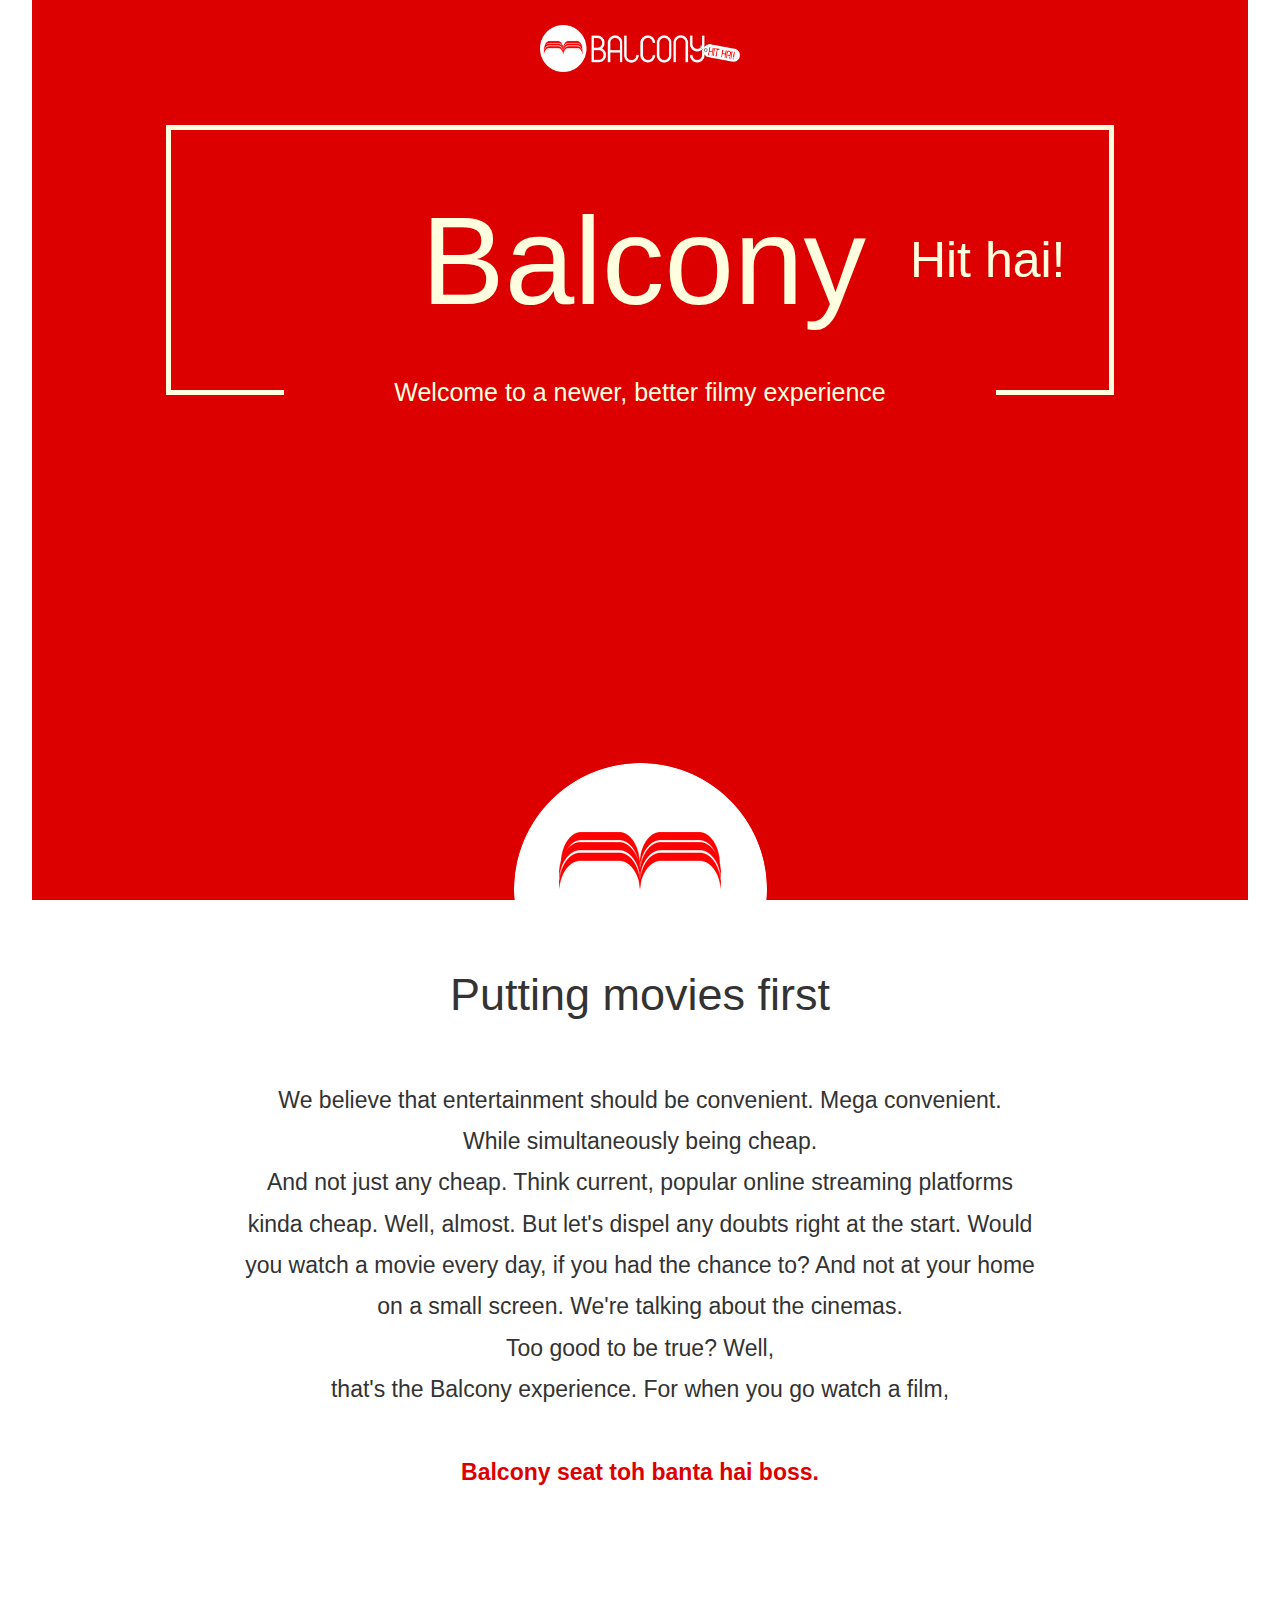
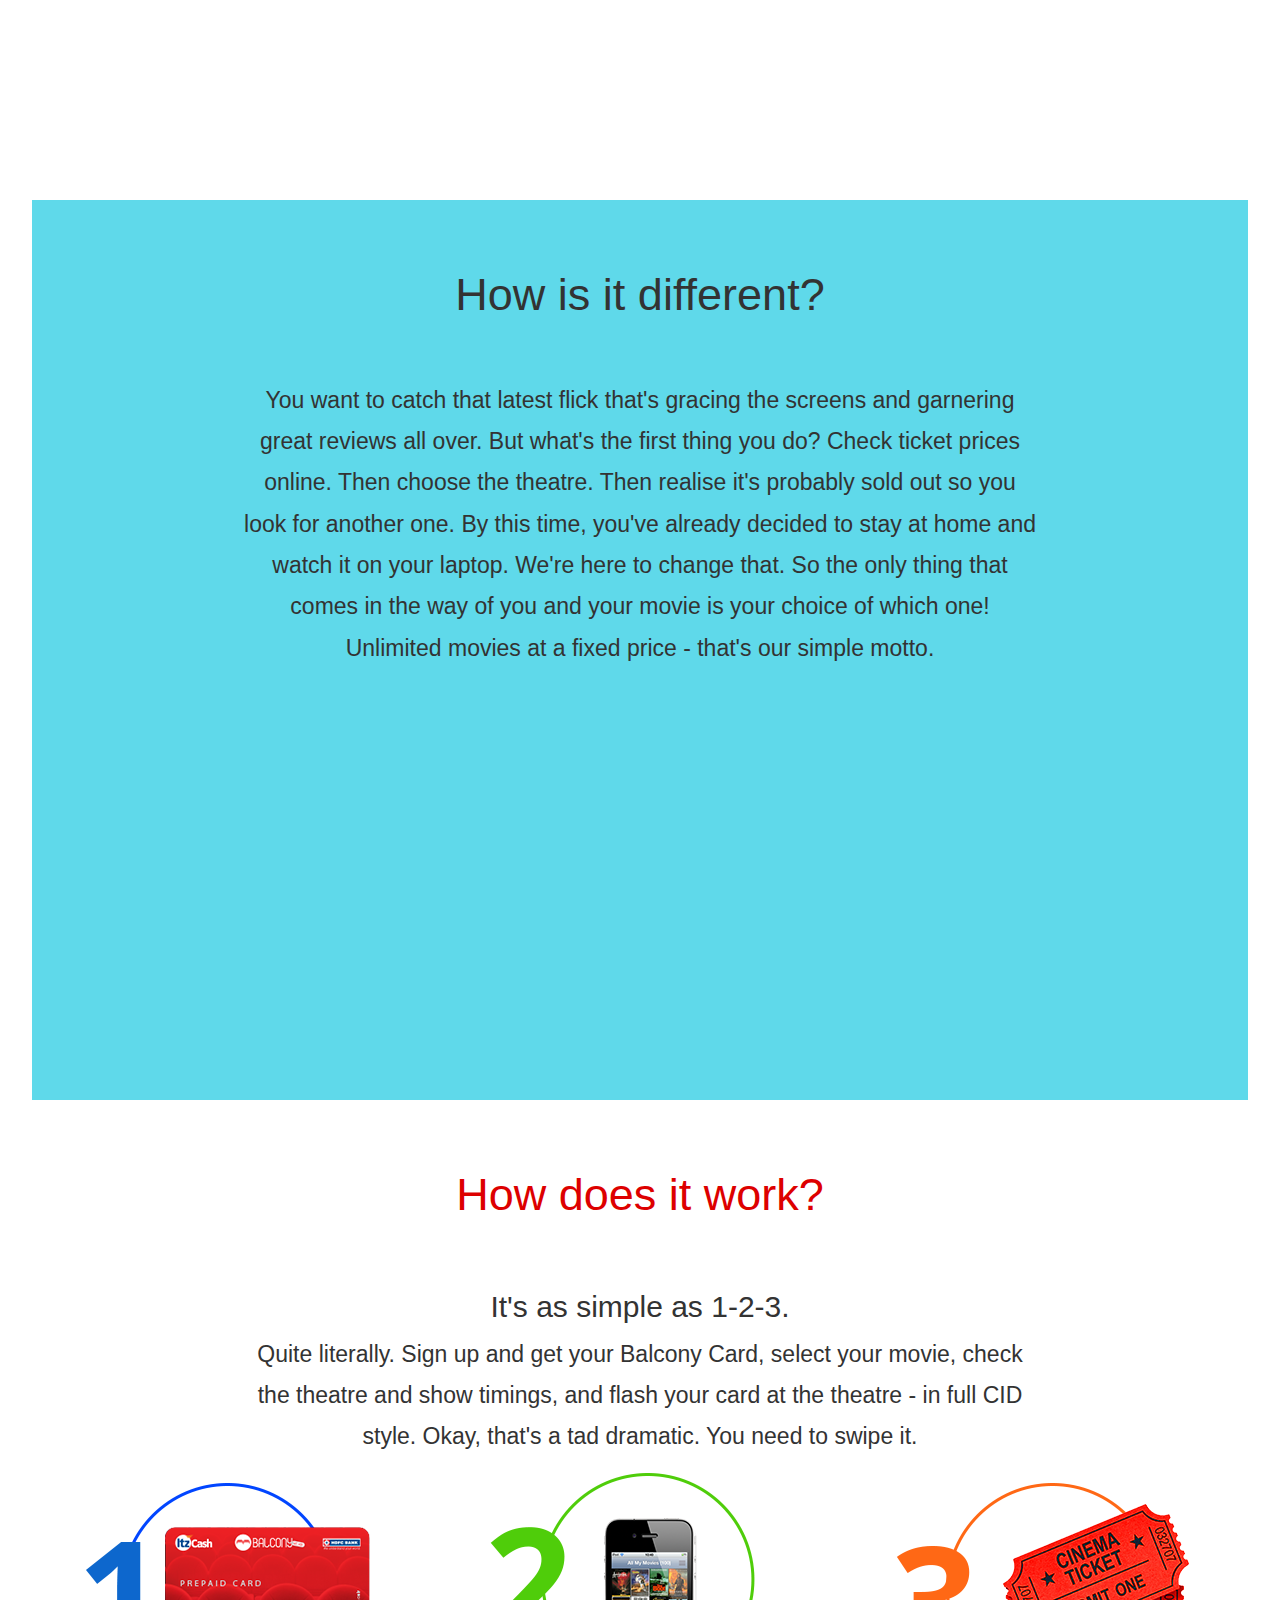
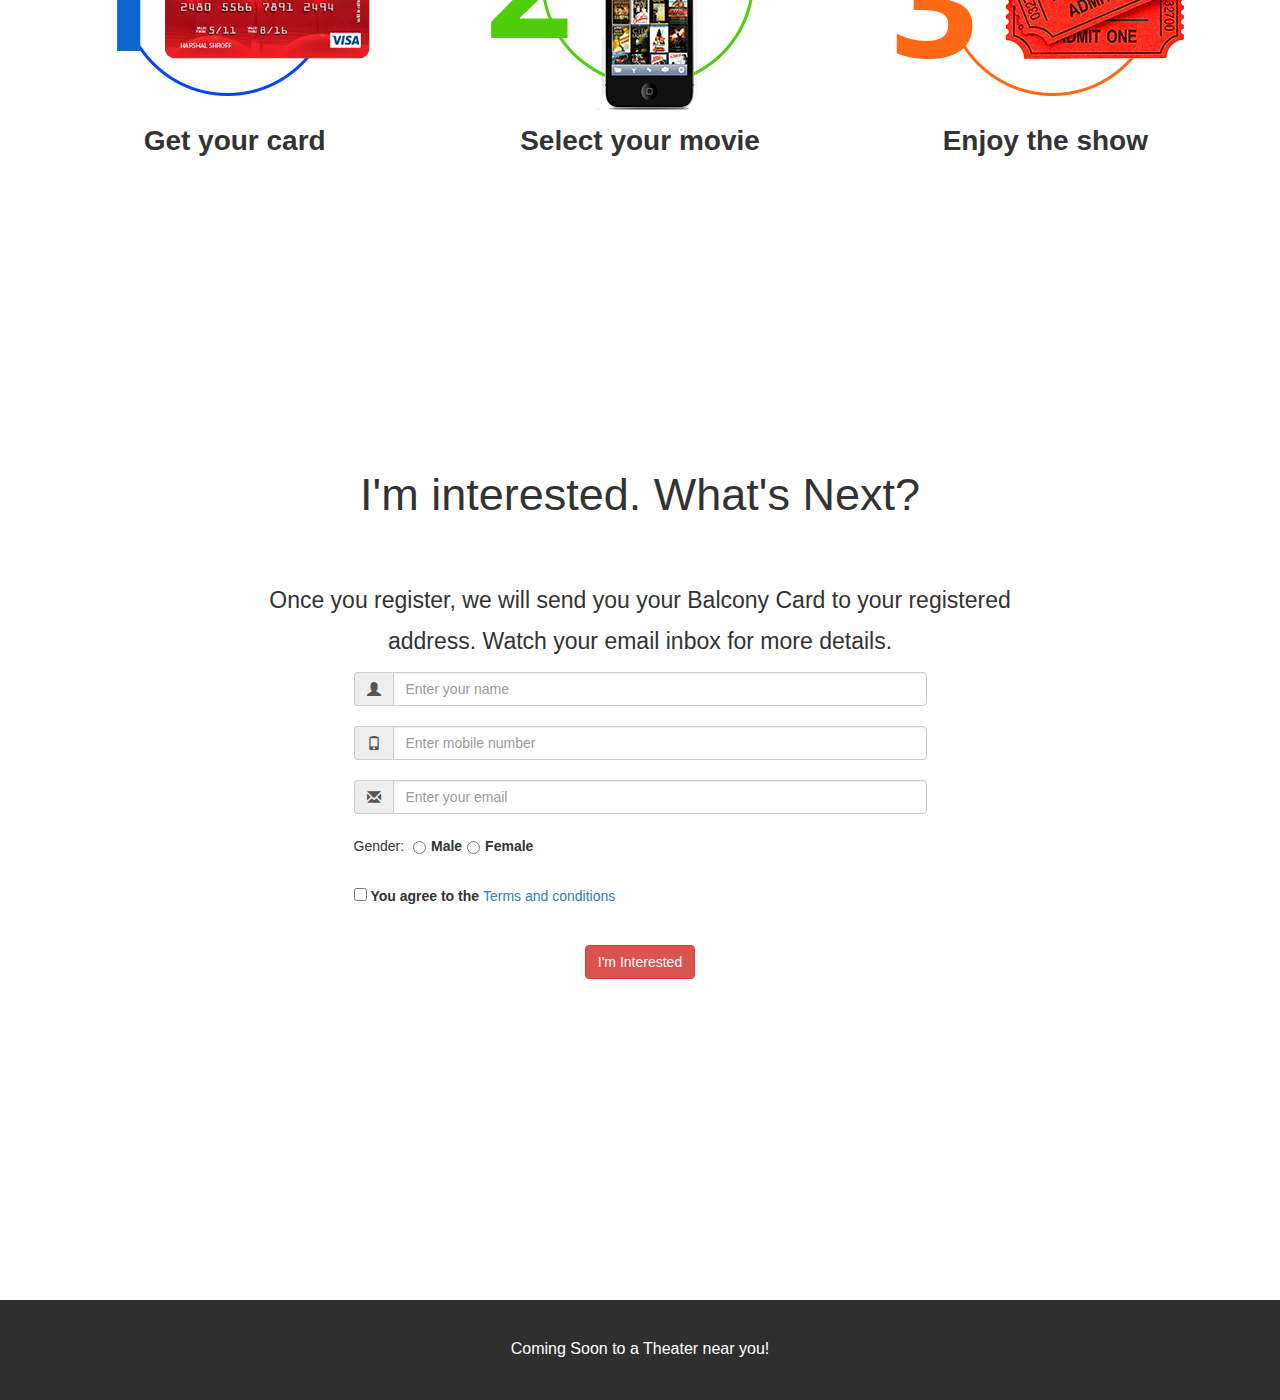
==== commit 19604d3b: "Remove old img and modify quotes from word" ====
--- a/index.html
+++ b/index.html
@@ -42,8 +42,8 @@
             <p class="whyus-content text-content">
                 We believe that entertainment should be convenient. Mega convenient.<br />
                 While simultaneously being cheap.<br />
-                And not just any cheap. Think current, popular online streaming platforms kinda cheap. Well, almost. But let’s dispel any doubts right at the start. Would you watch a movie every day, if you had the chance to? And not at your home on a small screen. We’re talking about the cinemas. <br />
-                Too good to be true? Well, <br />that’s the Balcony experience. For when you go watch a film,<br /><br />
+                And not just any cheap. Think current, popular online streaming platforms kinda cheap. Well, almost. But let's dispel any doubts right at the start. Would you watch a movie every day, if you had the chance to? And not at your home on a small screen. We're talking about the cinemas. <br />
+                Too good to be true? Well, <br />that's the Balcony experience. For when you go watch a film,<br /><br />
                 <span class="whyus-slogan">Balcony seat toh banta hai boss.</span>
             </p>
         </div>
@@ -52,7 +52,7 @@
             <a name="howisit_anchor"></a>
             <h3 class="howisit-header section-header">How is it different?</h3>
             <p class="howisit-content text-content">
-                You want to catch that latest flick that’s gracing the screens and garnering great reviews all over. But what’s the first thing you do? Check ticket prices online. Then choose the theatre. Then realise it’s probably sold out so you look for another one. By this time, you’ve already decided to stay at home and watch it on your laptop. We’re here to change that. So the only thing that comes in the way of you and your movie is your choice of which one! Unlimited movies at a fixed price – that’s our simple motto.
+                You want to catch that latest flick that's gracing the screens and garnering great reviews all over. But what's the first thing you do? Check ticket prices online. Then choose the theatre. Then realise it's probably sold out so you look for another one. By this time, you've already decided to stay at home and watch it on your laptop. We're here to change that. So the only thing that comes in the way of you and your movie is your choice of which one! Unlimited movies at a fixed price - that's our simple motto.
             </p>
         </div>
         <!-- How does it work Container -->
@@ -60,8 +60,8 @@
             <a name="howitworks_anchor"></a>
             <h3 class="howitworks-header section-header">How does it work?</h3>
             <p class="howitworks-content text-content">
-                <span class="howitworks-subheader">It’s as simple as 1-2-3.</span> <br />
-                Quite literally. Sign up and get your Balcony Card, select your movie, check the theatre and show timings, and flash your card at the theatre – in full CID style. Okay, that’s a tad dramatic. You need to swipe it.
+                <span class="howitworks-subheader">It's as simple as 1-2-3.</span> <br />
+                Quite literally. Sign up and get your Balcony Card, select your movie, check the theatre and show timings, and flash your card at the theatre - in full CID style. Okay, that's a tad dramatic. You need to swipe it.
             </p>
             <div class="row text-center">
                 <div class="col-sm-4">
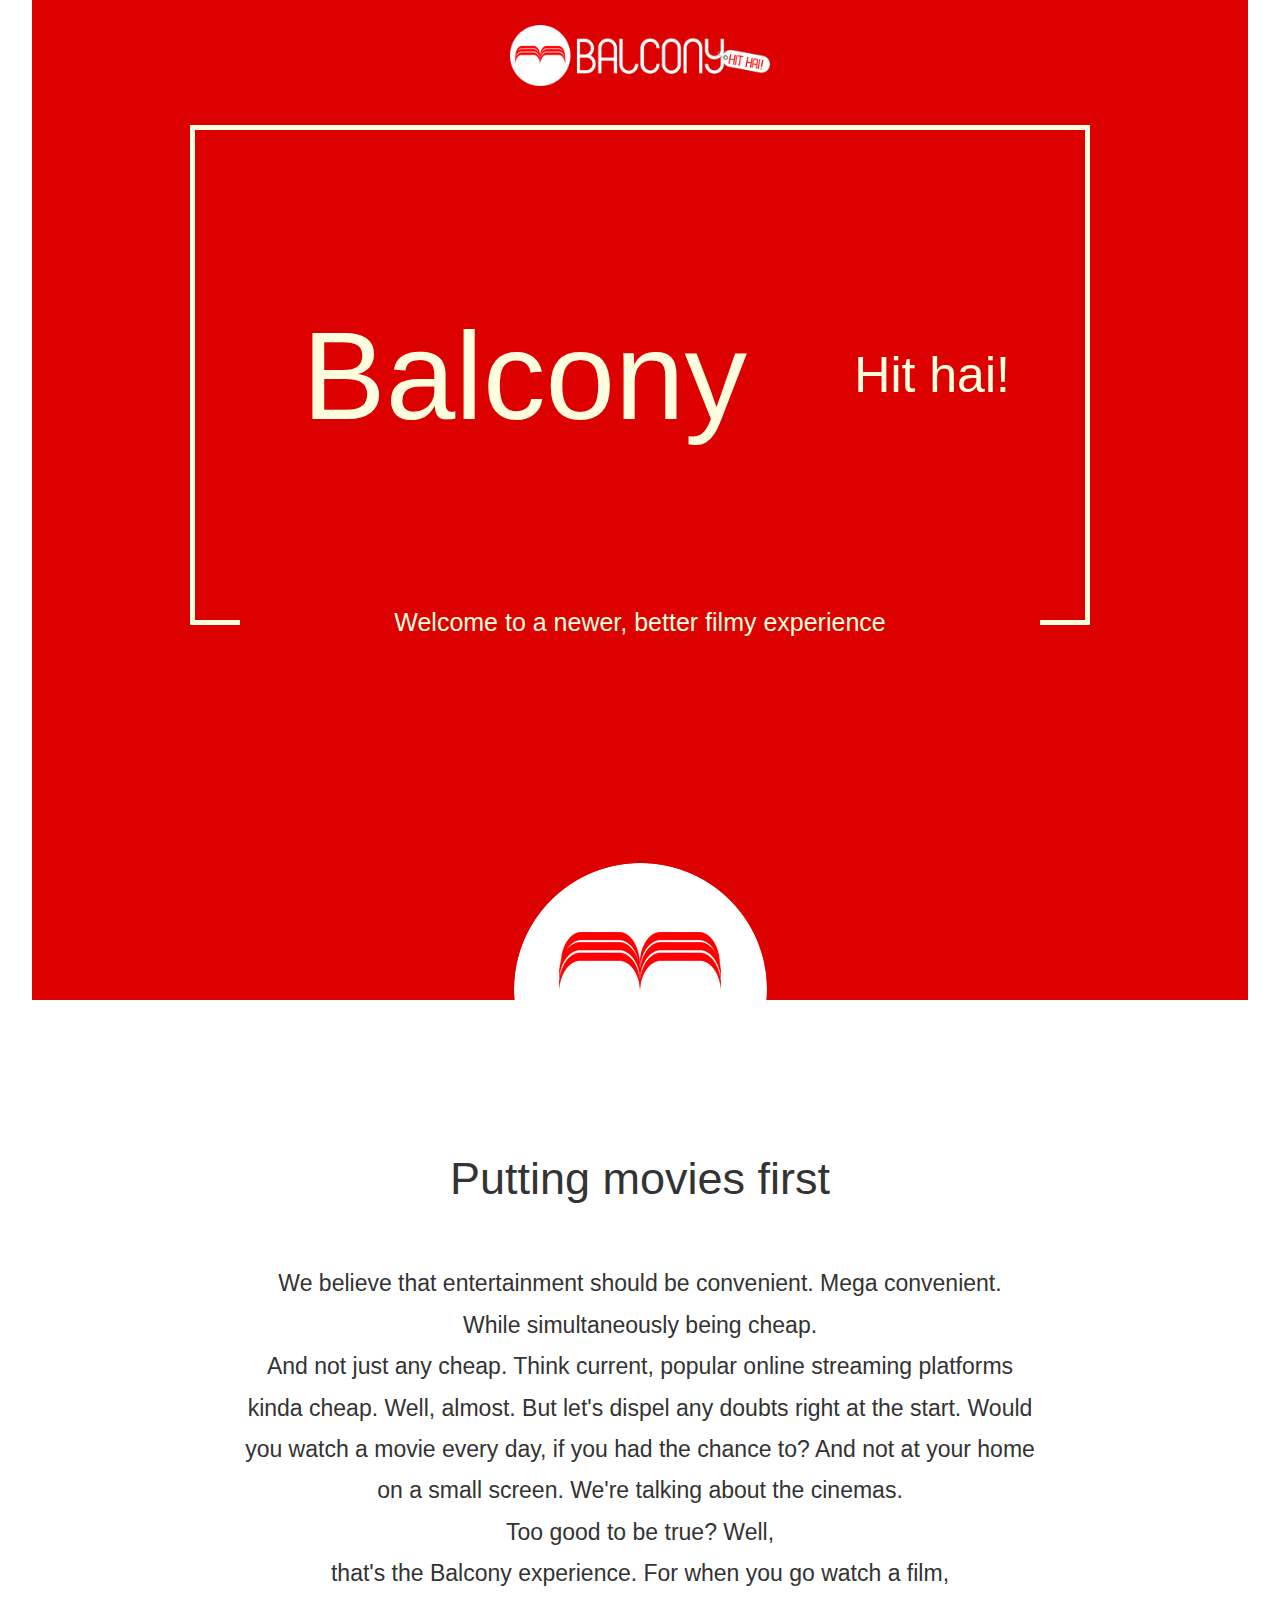
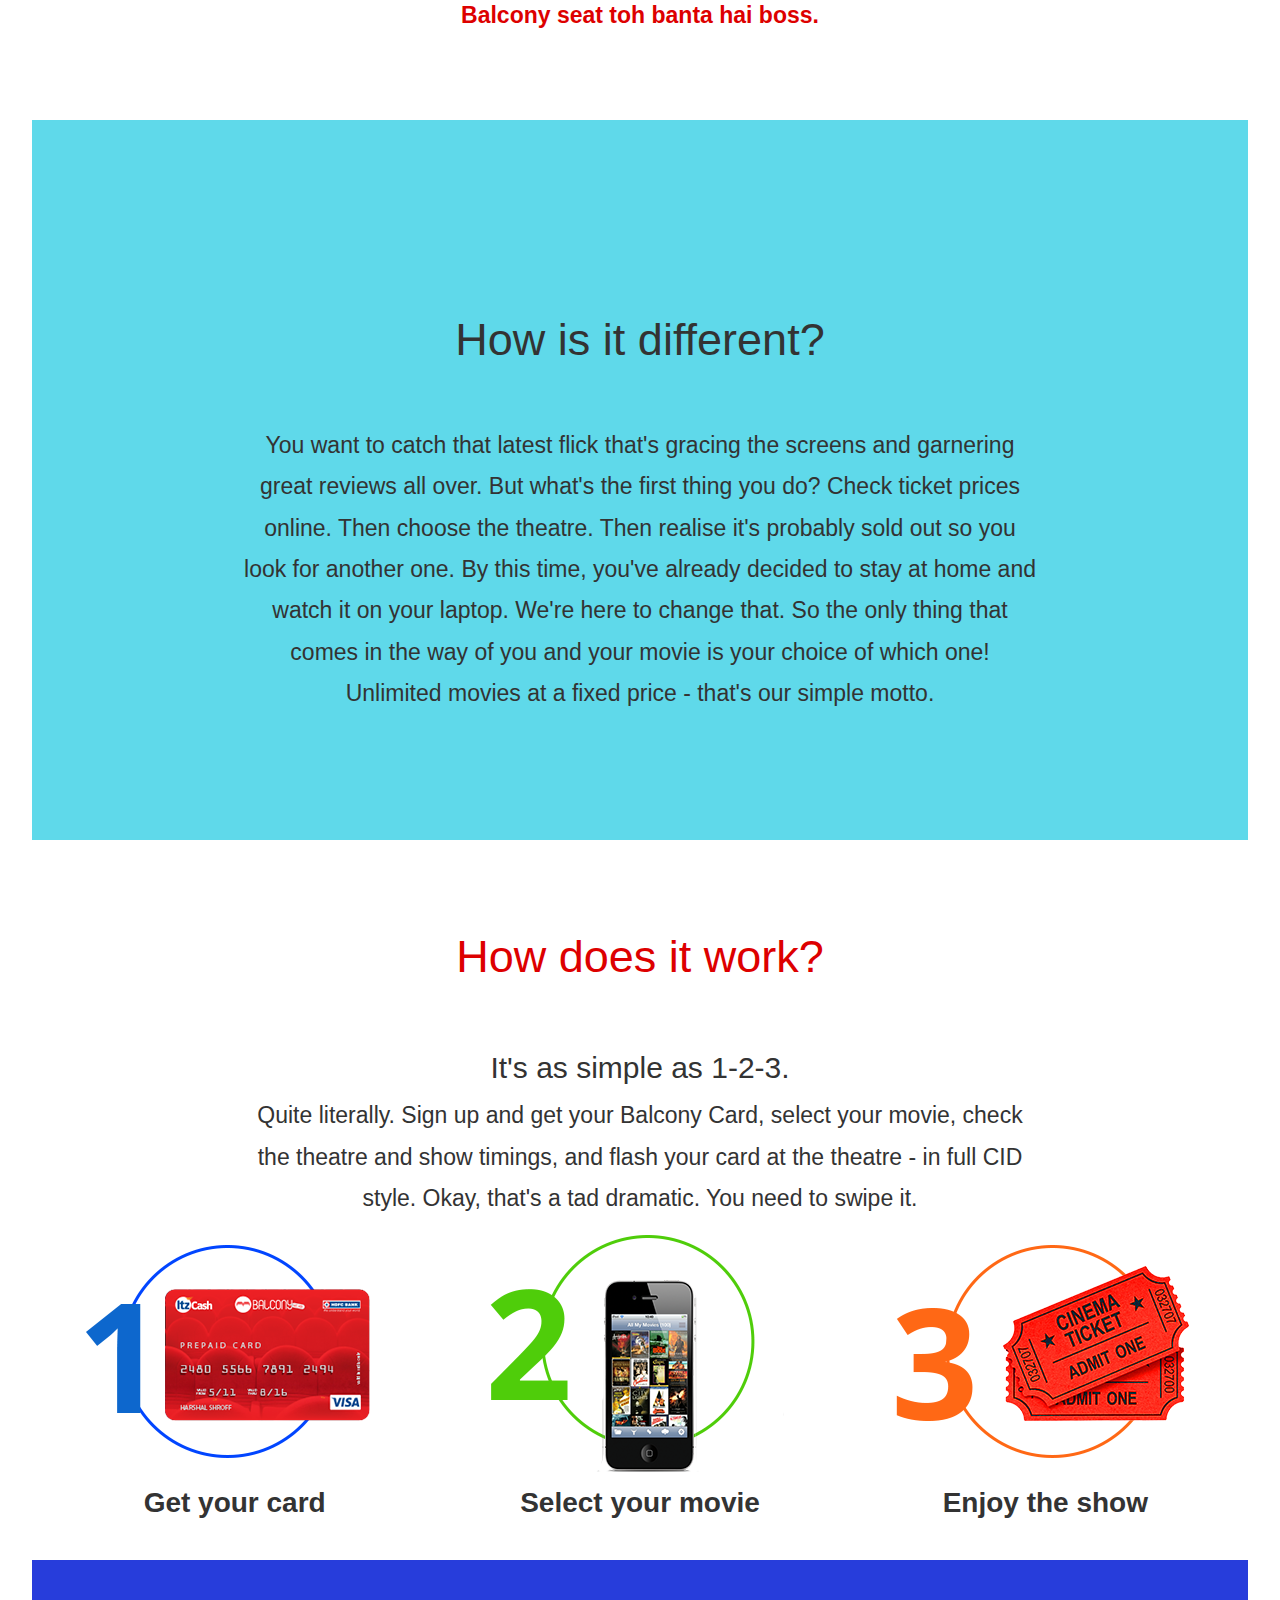
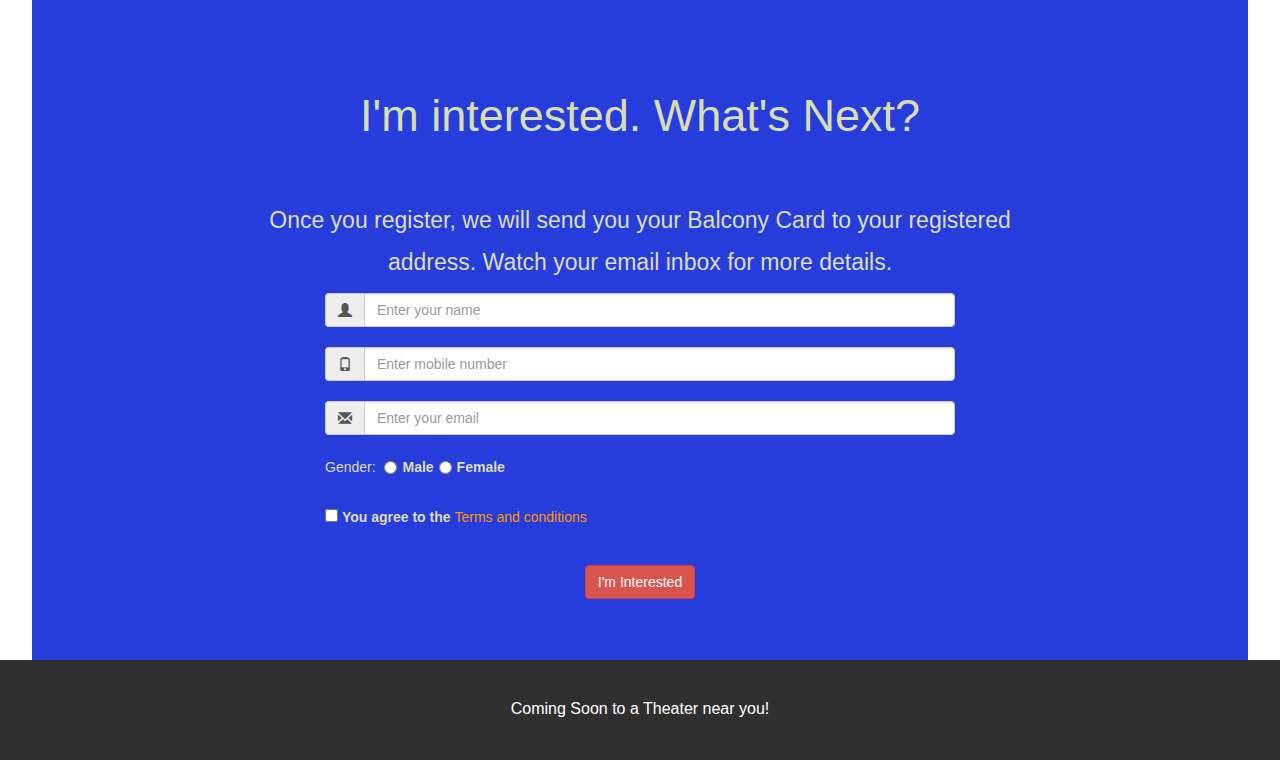
==== commit 23c46ed0: "Modify page structure for fixed heights and responsive." ====
--- a/index.html
+++ b/index.html
@@ -38,81 +38,89 @@
         <!-- Why Us Container -->
         <div class="container-fluid text-center pagesection whyussection">
             <a name="whyus_anchor"></a>
-            <h3 class="whyus-header section-header">Putting movies first</h3>
-            <p class="whyus-content text-content">
-                We believe that entertainment should be convenient. Mega convenient.<br />
-                While simultaneously being cheap.<br />
-                And not just any cheap. Think current, popular online streaming platforms kinda cheap. Well, almost. But let's dispel any doubts right at the start. Would you watch a movie every day, if you had the chance to? And not at your home on a small screen. We're talking about the cinemas. <br />
-                Too good to be true? Well, <br />that's the Balcony experience. For when you go watch a film,<br /><br />
-                <span class="whyus-slogan">Balcony seat toh banta hai boss.</span>
-            </p>
+            <div class="tablecell">
+	        <h3 class="whyus-header section-header">Putting movies first</h3>
+                <p class="whyus-content text-content">
+                    We believe that entertainment should be convenient. Mega convenient.<br />
+                    While simultaneously being cheap.<br />
+                    And not just any cheap. Think current, popular online streaming platforms kinda cheap. Well, almost. But let's dispel any doubts right at the start. Would you watch a movie every day, if you had the chance to? And not at your home on a small screen. We're talking about the cinemas. <br />
+                    Too good to be true? Well, <br />that's the Balcony experience. For when you go watch a film,<br />
+                    <span class="whyus-slogan">Balcony seat toh banta hai boss.</span>
+                </p>
+            </div>
         </div>
         <!-- How is it different Container -->
         <div class="container-fluid text-center pagesection howisitsection">
             <a name="howisit_anchor"></a>
-            <h3 class="howisit-header section-header">How is it different?</h3>
-            <p class="howisit-content text-content">
-                You want to catch that latest flick that's gracing the screens and garnering great reviews all over. But what's the first thing you do? Check ticket prices online. Then choose the theatre. Then realise it's probably sold out so you look for another one. By this time, you've already decided to stay at home and watch it on your laptop. We're here to change that. So the only thing that comes in the way of you and your movie is your choice of which one! Unlimited movies at a fixed price - that's our simple motto.
-            </p>
+            <div class="tablecell">
+                <h3 class="howisit-header section-header">How is it different?</h3>
+                <p class="howisit-content text-content">
+                     You want to catch that latest flick that's gracing the screens and garnering great reviews all over. But what's the first thing you do? Check ticket prices online. Then choose the theatre. Then realise it's probably sold out so you look for another one. By this time, you've already decided to stay at home and watch it on your laptop. We're here to change that. So the only thing that comes in the way of you and your movie is your choice of which one! Unlimited movies at a fixed price - that's our simple motto.
+                </p>
+            </div>
         </div>
         <!-- How does it work Container -->
         <div class="container-fluid text-center pagesection howitworkssection">
             <a name="howitworks_anchor"></a>
-            <h3 class="howitworks-header section-header">How does it work?</h3>
-            <p class="howitworks-content text-content">
-                <span class="howitworks-subheader">It's as simple as 1-2-3.</span> <br />
-                Quite literally. Sign up and get your Balcony Card, select your movie, check the theatre and show timings, and flash your card at the theatre - in full CID style. Okay, that's a tad dramatic. You need to swipe it.
-            </p>
-            <div class="row text-center">
-                <div class="col-sm-4">
-                    <img src="./assets/step1.png" alt="Get Balcony card" width="365" height="258" />
-                    <p class="step-header">Get your card</p>
-                </div>
-                <div class="col-sm-4">
-                    <img src="./assets/step2.png" alt="Select Movie and Theater" width="365" height="258" />
-                    <p class="step-header">Select your movie</p>
-                </div>
-                <div class="col-sm-4">
-                    <img src="./assets/step3.png" alt="Swipe to get ticket" width="365" height="258" />
-                    <p class="step-header">Enjoy the show</p>
+            <div class="tablecell">
+                <h3 class="howitworks-header section-header">How does it work?</h3>
+                <p class="howitworks-content text-content">
+                    <span class="howitworks-subheader">It's as simple as 1-2-3.</span> <br />
+                    Quite literally. Sign up and get your Balcony Card, select your movie, check the theatre and show timings, and flash your card at the theatre - in full CID style. Okay, that's a tad dramatic. You need to swipe it.
+                </p>
+                <div class="row text-center">
+                    <div class="col-sm-4">
+                        <img src="./assets/step1.png" alt="Get Balcony card" width="365" height="258" />
+                        <p class="step-header">Get your card</p>
+                    </div>
+                    <div class="col-sm-4">
+                        <img src="./assets/step2.png" alt="Select Movie and Theater" width="365" height="258" />
+                        <p class="step-header">Select your movie</p>
+                    </div>
+                    <div class="col-sm-4">
+                        <img src="./assets/step3.png" alt="Swipe to get ticket" width="365" height="258" />
+                        <p class="step-header">Enjoy the show</p>
+                    </div>
                 </div>
             </div>
         </div>
         <!-- Subscribe Container -->
         <div class="container-fluid text-center pagesection subscribesection">
             <a name="subscribe_anchor"></a>
-            <h3 class="sub-header section-header">I'm interested. What's Next?</h3>
-            <p class="subscribe-content text-content">
-                Once you register, we will send you your Balcony Card to your registered address. Watch your email inbox for more details.
-            </p>
-            <div class="form-group form-container">
-                <div id="ig-name" class="input-group">
-                    <span class="input-group-addon"><i class="glyphicon glyphicon-user"></i></span>
-                    <input id="txt-name" name="txt-name" type="text" class="form-control" placeholder="Enter your name" maxlength="50" />
+            <div class="tablecell">
+                <h3 class="sub-header section-header">I'm interested. What's Next?</h3>
+                <p class="subscribe-content text-content">
+                    Once you register, we will send you your Balcony Card to your registered address. Watch your email inbox for more details.
+                </p>
+                <div class="form-group form-container">
+                    <div id="ig-name" class="input-group">
+                        <span class="input-group-addon"><i class="glyphicon glyphicon-user"></i></span>
+                        <input id="txt-name" name="txt-name" type="text" class="form-control" placeholder="Enter your name" maxlength="50" />
+                    </div>
+                    <div id="ig-mobile" class="input-group">
+                        <span class="input-group-addon"><i class="glyphicon glyphicon-phone"></i></span>
+                        <input id="txt-mobile" name="txt-mobile" type="text" class="form-control" placeholder="Enter mobile number" maxlength="10" />
+                    </div>
+                    <div id="ig-email" class="input-group">
+                        <span class="input-group-addon"><i class="glyphicon glyphicon-envelope"></i></span>
+                        <input id="txt-email" name="txt-email" type="email" class="form-control" placeholder="Enter your email" maxlength="70" />
+                    </div>
+                    <div class="input-group">
+                        <span>Gender: </span>
+                        <input type="radio" id="rbtn-male" name="rbtn-gender" class="radio-inline rbtn-gender" value="M"/>
+                        <label id="lbl-male" for="rbtn-male" class="lbl-gender">Male</label>
+                        <input type="radio" id="rbtn-female" name="rbtn-gender" class="radio-inline rbtn-gender" value="F"/>
+                        <label id="lbl-female" for="rbtn-female" class="lbl-gender">Female</label>
+                        <span id="err-gender" class="err-mark">*</span>
+                    </div>
+                    <div class="input-group">
+                        <input type="checkbox" id="chk-tnc" class="chk-tnc" name="chk-tnc" />
+                        <label id="lbl-tnc" for="chk-tnc">&nbsp;You agree to the&nbsp;</label>
+                        <a data-toggle="modal" data-target="#tnc-modal" class="tnc-link">Terms and conditions</a>
+                        <span id="err-tnc" class="err-mark">*</span>
+                    </div>
+                    <input type="button" id="btn-subscribe" class="btn btn-danger btn-subscribe" onclick="validateInputs()" value="I'm Interested" />
                 </div>
-                <div id="ig-mobile" class="input-group">
-                    <span class="input-group-addon"><i class="glyphicon glyphicon-phone"></i></span>
-                    <input id="txt-mobile" name="txt-mobile" type="text" class="form-control" placeholder="Enter mobile number" maxlength="10" />
-                </div>
-                <div id="ig-email" class="input-group">
-                    <span class="input-group-addon"><i class="glyphicon glyphicon-envelope"></i></span>
-                    <input id="txt-email" name="txt-email" type="email" class="form-control" placeholder="Enter your email" maxlength="70" />
-                </div>
-                <div class="input-group">
-                    <span>Gender: </span>
-                    <input type="radio" id="rbtn-male" name="rbtn-gender" class="radio-inline rbtn-gender" value="M"/>
-                    <label id="lbl-male" for="rbtn-male" class="lbl-gender">Male</label>
-                    <input type="radio" id="rbtn-female" name="rbtn-gender" class="radio-inline rbtn-gender" value="F"/>
-                    <label id="lbl-female" for="rbtn-female" class="lbl-gender">Female</label>
-                    <span id="err-gender" class="err-mark">*</span>
-                </div>
-                <div class="input-group">
-                    <input type="checkbox" id="chk-tnc" class="chk-tnc" name="chk-tnc" />
-                    <label id="lbl-tnc" for="chk-tnc">&nbsp;You agree to the&nbsp;</label>
-                    <a data-toggle="modal" data-target="#tnc-modal" style="cursor: pointer;">Terms and conditions</a>
-                    <span id="err-tnc" class="err-mark">*</span>
-                </div>
-                <input type="button" id="btn-subscribe" class="btn btn-danger btn-subscribe" onclick="validateInputs()" value="I'm Interested" />
             </div>
         </div>
         <footer class="container-fluid text-center footer-bg">
@@ -128,6 +136,7 @@
                     </div>
                     <div class="modal-body">
                         <p>Can't believe you actually came here!</p>
+                        <p>We're still sorting these out.</p>
                     </div>
                     <div class="modal-footer">
                         <button type="button" class="btn btn-default" data-dismiss="modal">Close</button>
--- a/assets/style.css
+++ b/assets/style.css
@@ -22,8 +22,13 @@
 }
 .pagesection {
     width: 95vw;
-    height: 100vh;
+    height: 80vh;
     padding-bottom: 0px;
+    display: table;
+}
+.tablecell {
+    display: table-cell;
+    vertical-align: middle;
 }
 
 .section-header {
@@ -36,11 +41,13 @@
     width: 800px;
     font-size: 23px;
 }
+
 /* Intro Section */
 .introsection {
     color: #FFFFDF;
     background-color: #DD0000;
     position: relative;
+    height: 1000px;
 }
 .intro-anchor {
     padding: 50px;
@@ -49,33 +56,33 @@
     background-image: URL("./logo_balcony.png");
     background-size: 100%;
     background-repeat: no-repeat;
-    width: 200px;
-    height: 46px;
+    width: 260px;
+    height: 60px;
     margin: auto;
     padding-bottom: 100px;
 }
 .intro-container {
     margin: auto;
     border: 5px solid #FFFFDF;
-    width: 80%;
-    height: 30%;
+    width: 900px;
+    height: 500px;
     display: table;
 }
 .intro-header {
     font-size: 125px;
-    text-align: right;
     display: table-cell;
     vertical-align: middle;
 }
 .intro-tag {
     font-size: 50px;
+    text-align: left;
     display: table-cell;
     vertical-align: middle;
 }
 .intro-slogan {
     margin: auto;
     font-size: 25px;
-    width: 60%;
+    width: 800px;
     background-color: #DD0000;
     margin-top: -25px;
 }
@@ -114,10 +121,15 @@
     font-weight: bold;
 }
 
-/* Form Section */
+/* Subscribe Section */
+.subscribesection {
+    background-color: #273DDB;
+    color: #DADDAD;
+    height: 700px;
+}
 .form-container {
     margin: auto;
-    max-width:50%
+    max-width: 650px;
 }
 .input-group {
     padding: 10px;
@@ -136,6 +148,13 @@
     color: #DD0000;
     font-weight: bold;
 }
+
+.tnc-link {
+    cursor: pointer;
+    color: #FF9500;
+}
+
+/* Footer */
 .footer-bg {
     background-color: #2F2F2F; /* Black Gray */
     color: #fff;
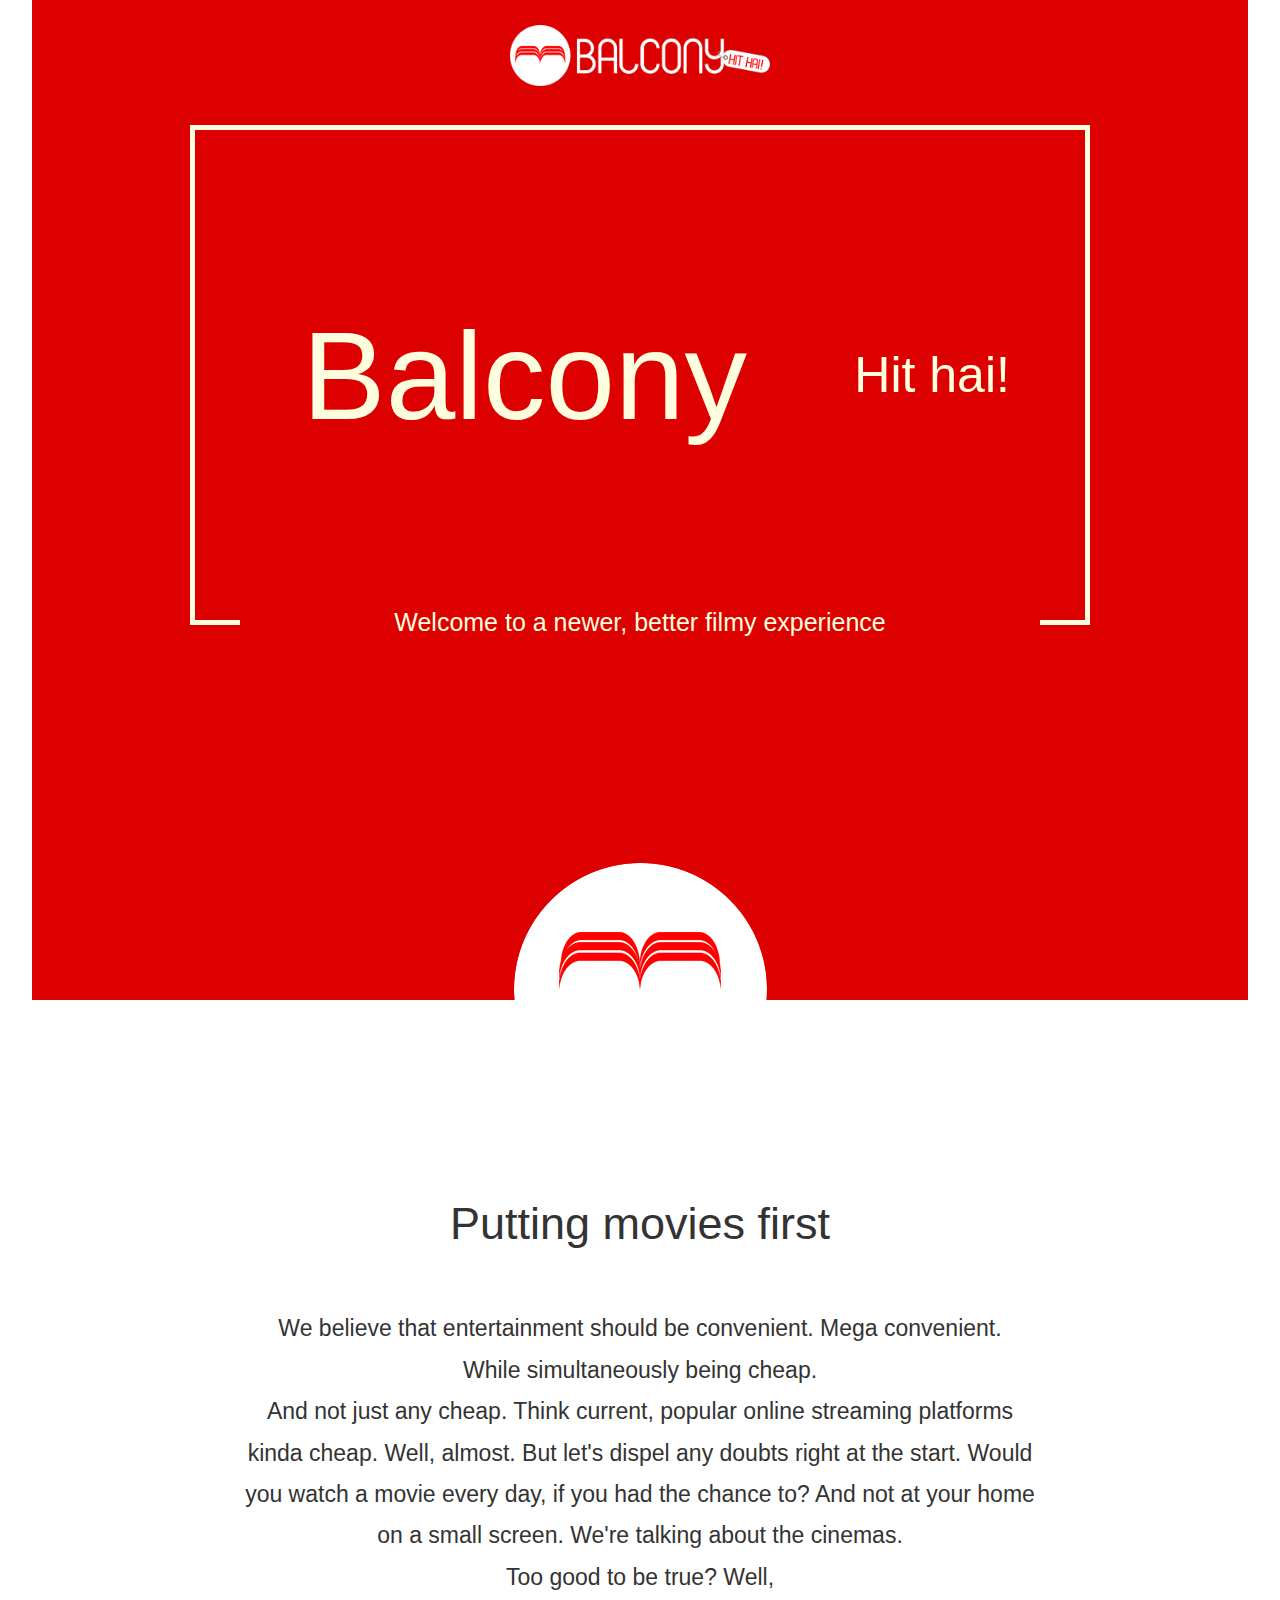
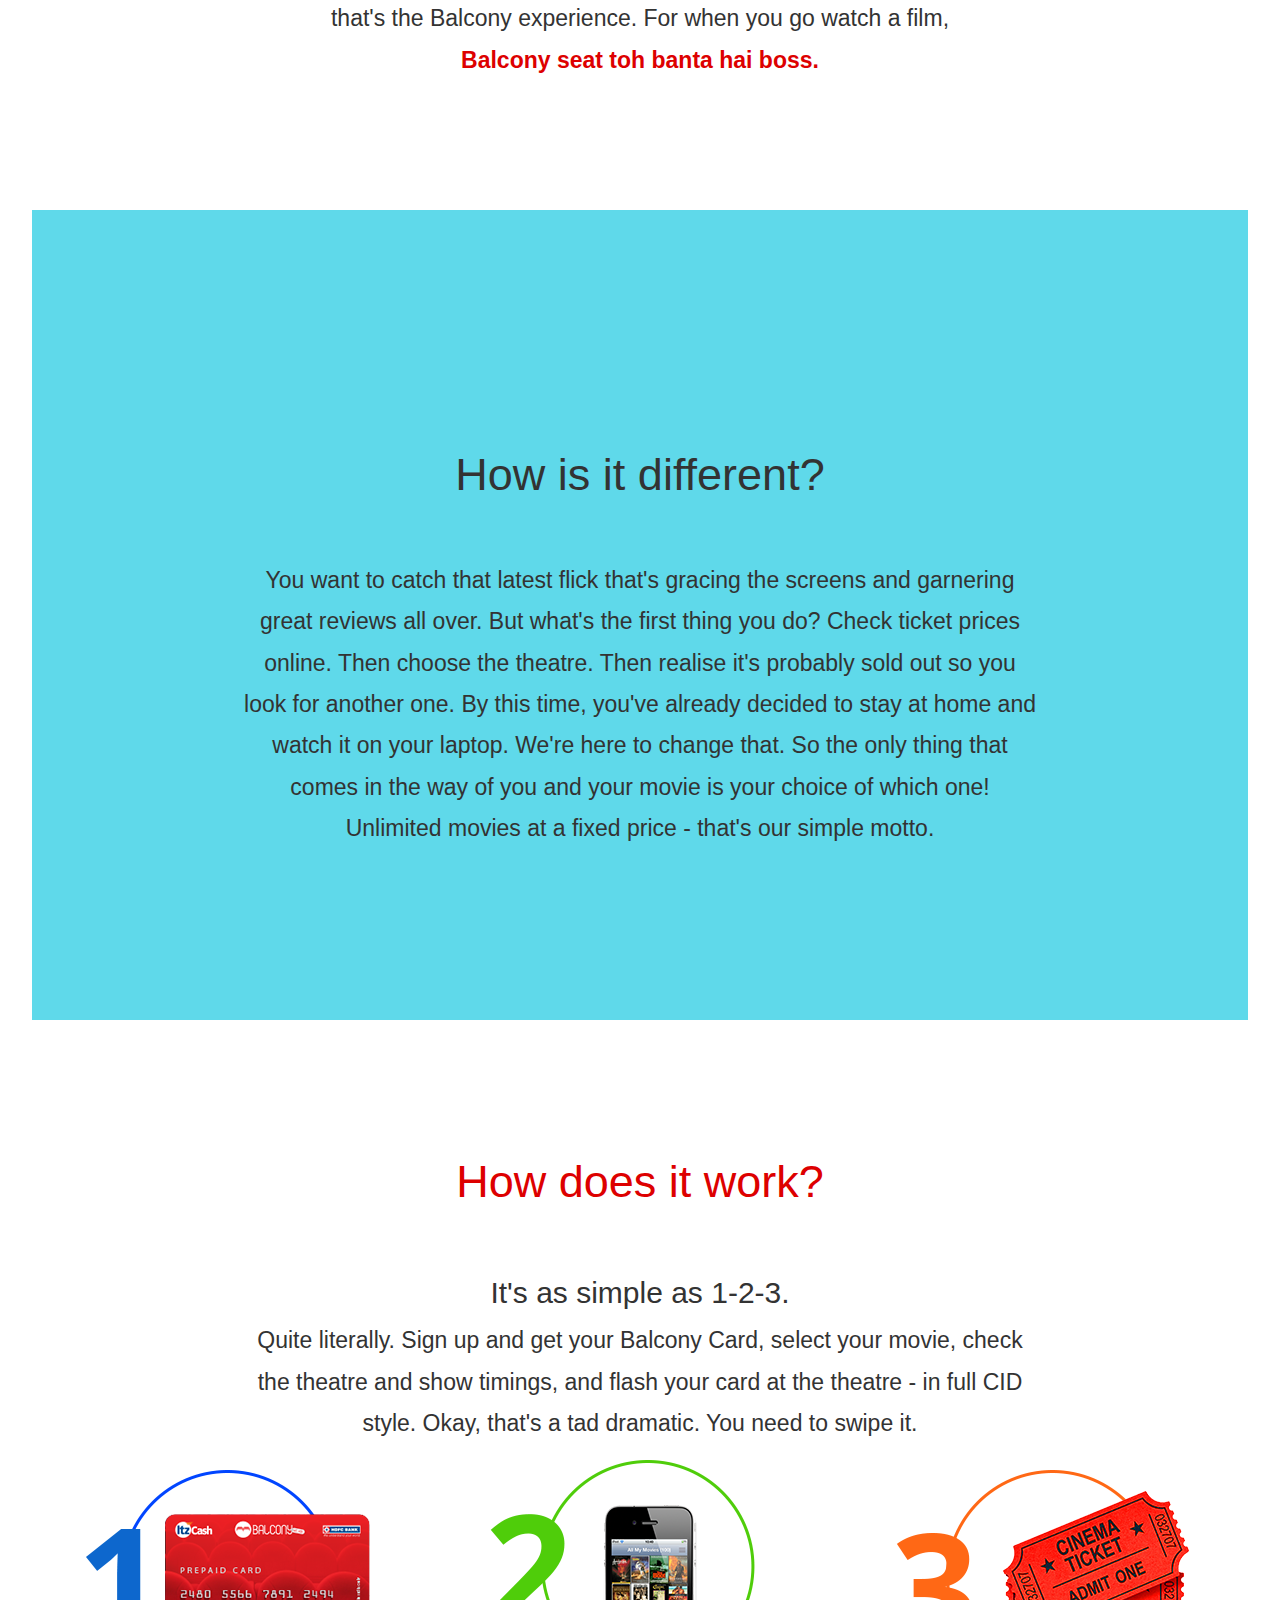
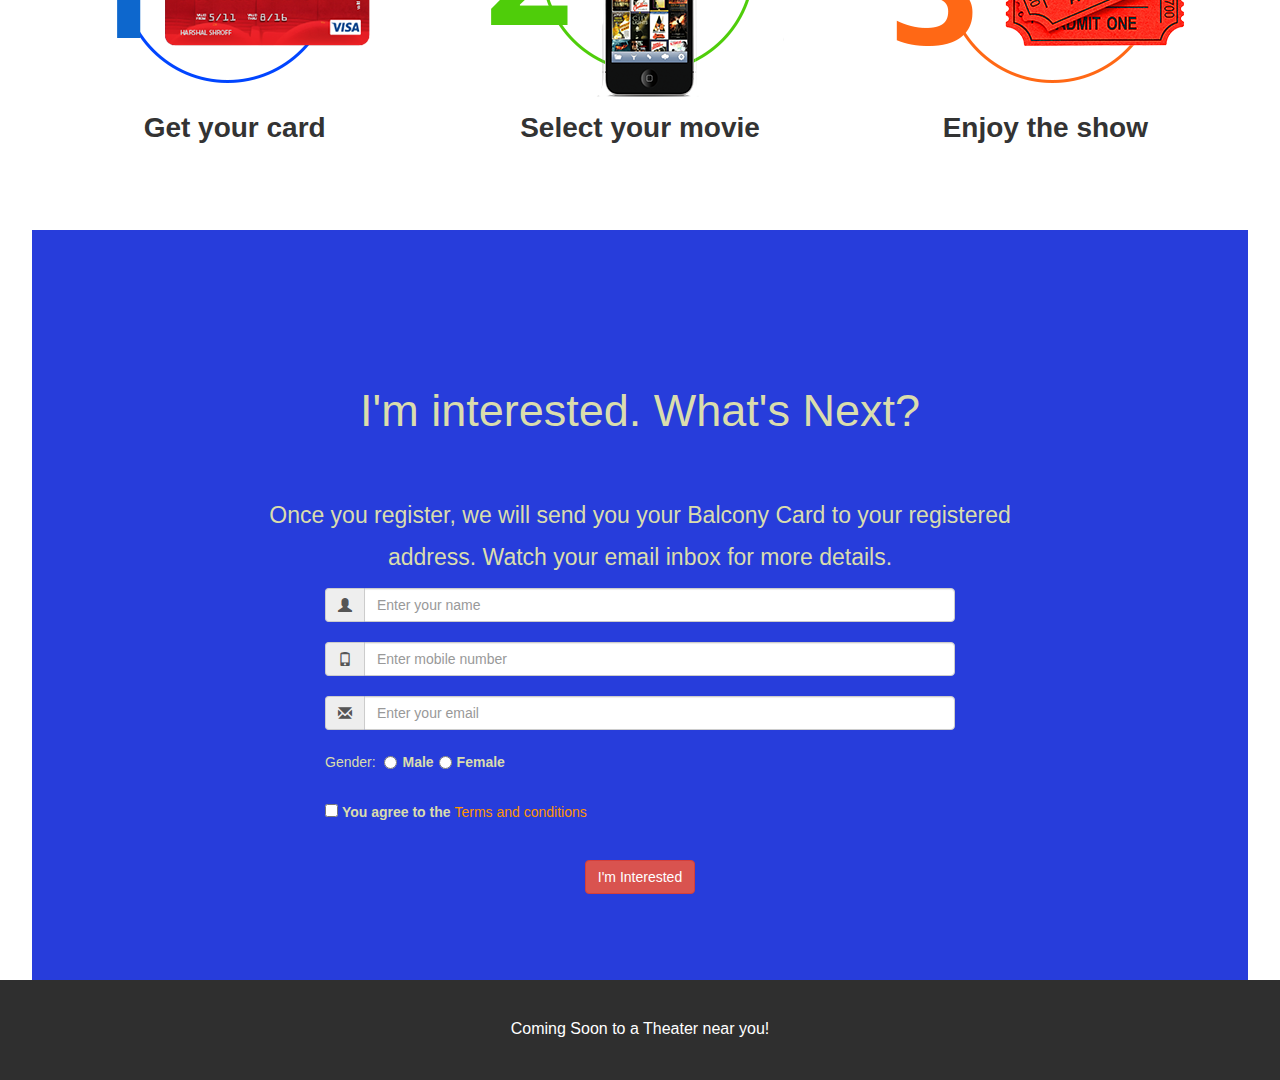
==== commit 0787d660: "Resolve cors issue for mail api" ====
--- a/index.html
+++ b/index.html
@@ -107,18 +107,19 @@
                     </div>
                     <div class="input-group">
                         <span>Gender: </span>
-                        <input type="radio" id="rbtn-male" name="rbtn-gender" class="radio-inline rbtn-gender" value="M"/>
+                        <input type="radio" id="rbtn-male" name="rbtn-gender" class="radio-inline rbtn-gender rbtn-chk" value="M"/>
                         <label id="lbl-male" for="rbtn-male" class="lbl-gender">Male</label>
-                        <input type="radio" id="rbtn-female" name="rbtn-gender" class="radio-inline rbtn-gender" value="F"/>
+                        <input type="radio" id="rbtn-female" name="rbtn-gender" class="radio-inline rbtn-gender rbtn-chk" value="F"/>
                         <label id="lbl-female" for="rbtn-female" class="lbl-gender">Female</label>
                         <span id="err-gender" class="err-mark">*</span>
                     </div>
                     <div class="input-group">
-                        <input type="checkbox" id="chk-tnc" class="chk-tnc" name="chk-tnc" />
+                        <input type="checkbox" id="chk-tnc" class="chk-tnc rbtn-chk" name="chk-tnc" />
                         <label id="lbl-tnc" for="chk-tnc">&nbsp;You agree to the&nbsp;</label>
                         <a data-toggle="modal" data-target="#tnc-modal" class="tnc-link">Terms and conditions</a>
                         <span id="err-tnc" class="err-mark">*</span>
                     </div>
+                    <span class="error-text"></span>
                     <input type="button" id="btn-subscribe" class="btn btn-danger btn-subscribe" onclick="validateInputs()" value="I'm Interested" />
                 </div>
             </div>
@@ -126,7 +127,7 @@
         <footer class="container-fluid text-center footer-bg">
             <p>Coming Soon to a Theater near you!</p>
         </footer>
-        <!-- Modal -->
+        <!-- TnC Modal -->
         <div class="modal fade modal-text" id="tnc-modal" role="dialog">
             <div class="modal-dialog modal-lg">
                 <div class="modal-content">
@@ -144,5 +145,22 @@
                 </div>
             </div>
         </div>
+        <!-- Submit Modal -->
+        <div class="modal fade modal-text" id="submit-modal" role="dialog">
+            <div class="modal-dialog modal-lg">
+                <div class="modal-content">
+                    <div class="modal-header">
+                        <button type="button" class="close" data-dismiss="modal">&times;</button>
+                        <h4 class="modal-title">Yay! You're sorted...</h4>
+                    </div>
+                    <div class="modal-body">
+                        <p>Now just sit back and wait for our invite.</p>
+                    </div>
+                    <div class="modal-footer">
+                        <button type="button" class="btn btn-default" data-dismiss="modal">Close</button>
+                    </div>
+                </div>
+            </div>
+        </div>
     </body>
 </html>
--- a/assets/style.css
+++ b/assets/style.css
@@ -22,7 +22,7 @@
 }
 .pagesection {
     width: 95vw;
-    height: 80vh;
+    height: 90vh;
     padding-bottom: 0px;
     display: table;
 }
@@ -47,7 +47,7 @@
     color: #FFFFDF;
     background-color: #DD0000;
     position: relative;
-    height: 1000px;
+    min-height: 1000px;
 }
 .intro-anchor {
     padding: 50px;
@@ -125,7 +125,7 @@
 .subscribesection {
     background-color: #273DDB;
     color: #DADDAD;
-    height: 700px;
+    max-height: 750px;
 }
 .form-container {
     margin: auto;
@@ -148,11 +148,20 @@
     color: #DD0000;
     font-weight: bold;
 }
+.error-text {
+    color: #DD0000;
+    height: 20px;
+}
 
 .tnc-link {
     cursor: pointer;
     color: #FF9500;
 }
+.tnc-link:hover {
+    cursor: pointer;
+    color: #FFCC77;
+}
+
 
 /* Footer */
 .footer-bg {
